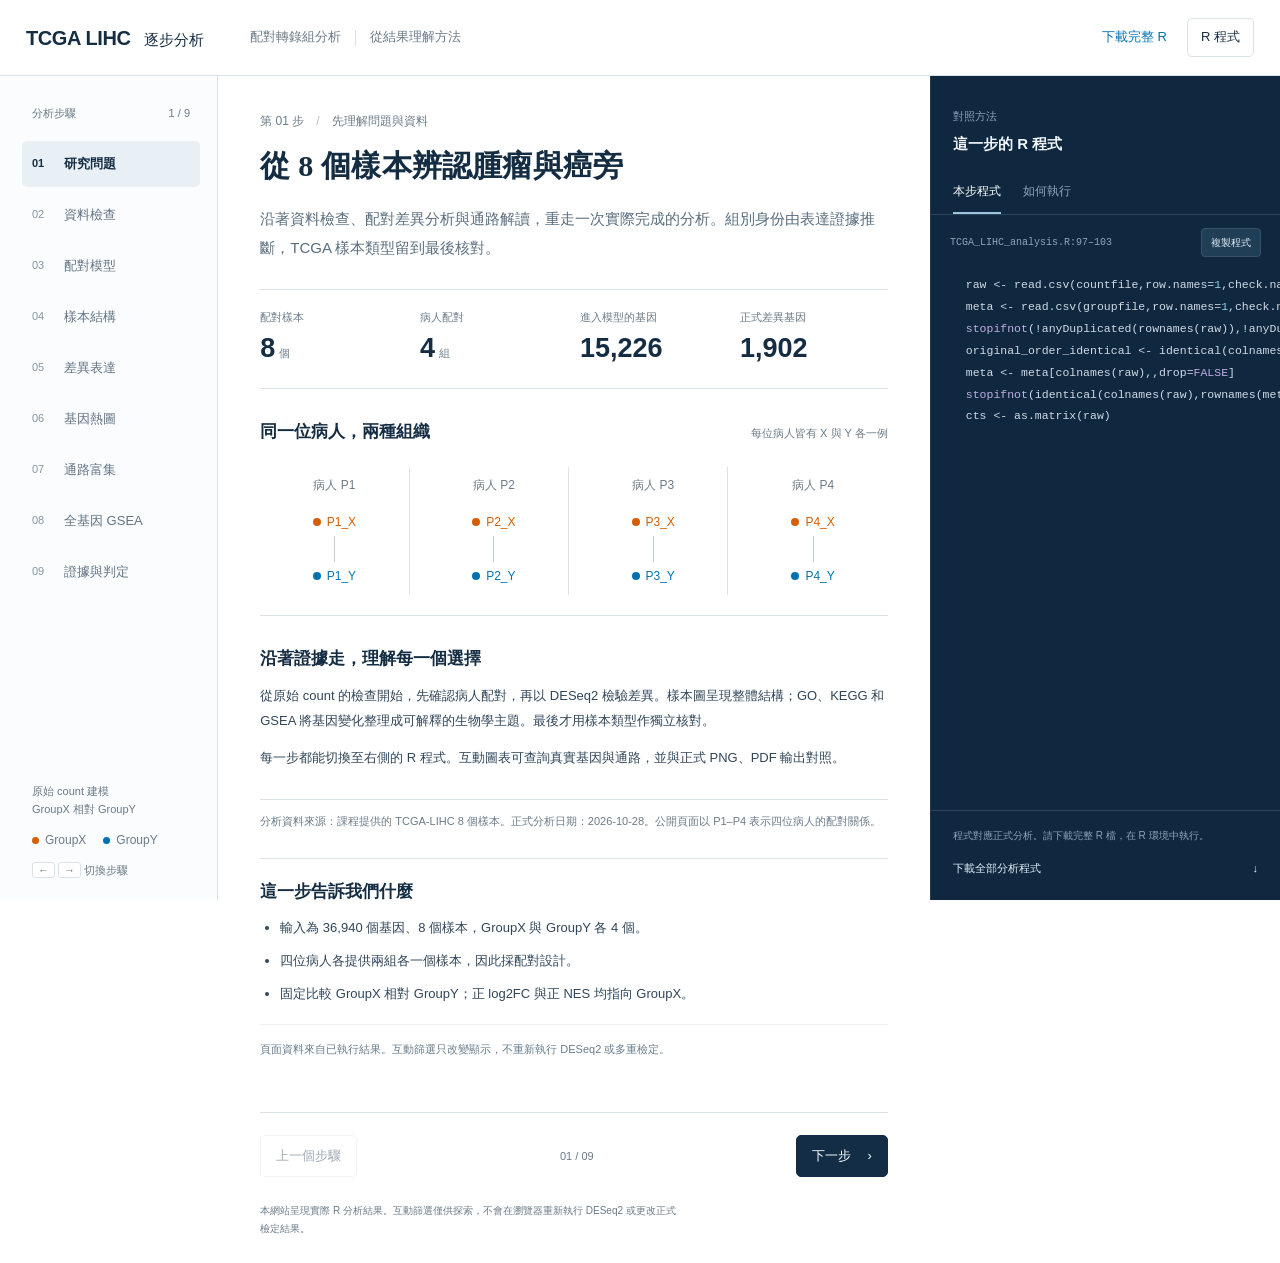
==== tcga-lihc/index.html @ eafb1db1 "Add interactive paired TCGA-LIHC analysis walkthrough" ====
<!doctype html>
<html lang="zh-Hant">
<head>
  <meta charset="utf-8">
  <meta name="viewport" content="width=device-width, initial-scale=1">
  <meta name="description" content="從資料檢查、配對 DESeq2 到 GO、KEGG 與 GSEA，逐步探索 TCGA LIHC 真實轉錄組分析結果，並對照 R 程式。">
  <meta name="theme-color" content="#132d46">
  <title>TCGA LIHC 逐步分析</title>
  <link rel="stylesheet" href="styles.css">
  <script defer src="app-data.js"></script>
  <script defer src="app.js"></script>
</head>
<body>
  <a class="skip" href="#main">跳至分析內容</a>
  <header class="masthead">
    <a class="brand" href="#overview"><strong>TCGA LIHC</strong><span>逐步分析</span></a>
    <div class="masthead-context">配對轉錄組分析<span class="context-divider"></span><span class="desktop-detail">從結果理解方法</span></div>
    <div class="header-actions"><a class="download-link" href="TCGA_LIHC_analysis.R" download>下載完整 R</a><button class="code-toggle" id="code-toggle" aria-controls="code-panel" aria-expanded="true">R 程式</button></div>
  </header>
  <div class="workspace" id="workspace">
    <aside class="journey">
      <div class="journey-heading"><span>分析步驟</span><span id="step-count">1 / 9</span></div>
      <nav aria-label="分析階段" id="step-nav"></nav>
      <div class="journey-bottom"><p>原始 count 建模<br>GroupX 相對 GroupY</p><div class="group-key"><span class="key-x">GroupX</span><span class="key-y">GroupY</span></div><p class="keyboard-note"><kbd>←</kbd> <kbd>→</kbd> 切換步驟</p></div>
    </aside>
    <main id="main" tabindex="-1">
      <div class="step-topline"><span id="step-number">第 01 步</span><span id="step-topic">研究問題</span></div>
      <article id="step-content" aria-live="polite"><h1>載入分析資料</h1><p>正在讀取已完成的 R 分析結果。</p></article>
      <div class="step-navigation"><button id="previous" class="button button-secondary">上一個步驟</button><span id="navigation-label"></span><button id="next" class="button">下一個步驟 <span aria-hidden="true">›</span></button></div>
      <footer class="page-footer">本網站呈現實際 R 分析結果。互動篩選僅供探索，不會在瀏覽器重新執行 DESeq2 或更改正式檢定結果。</footer>
    </main>
    <aside class="code-panel" id="code-panel" aria-label="對應 R 程式">
      <div class="code-heading"><div><span>對照方法</span><h2>這一步的 R 程式</h2></div><button class="code-close" id="code-close" aria-label="關閉 R 程式面板">×</button></div>
      <div class="code-tabs" role="tablist" aria-label="程式內容"><button id="code-tab" role="tab" aria-selected="true">本步程式</button><button id="run-tab" role="tab" aria-selected="false">如何執行</button></div>
      <div class="code-tools"><span id="code-source">R</span><button id="copy-code">複製程式</button></div>
      <pre id="code-pre" tabindex="0"><code id="code-text"></code></pre>
      <div class="code-bottom"><p id="code-note">程式對應正式分析。請下載完整 R 檔，在 R 環境中執行。</p><a href="TCGA_LIHC_analysis.R" download>下載全部分析程式 <span aria-hidden="true">↓</span></a></div>
    </aside>
  </div>
  <div id="chart-tooltip" class="tooltip" role="tooltip" hidden></div>
  <div id="toast" class="toast" role="status" aria-live="polite"></div>
  <dialog id="lightbox" class="lightbox"><div class="lightbox-heading"><h2 id="lightbox-title"></h2><a id="lightbox-pdf" target="_blank" rel="noopener">開啟 PDF</a><button id="close-lightbox" aria-label="關閉圖片">×</button></div><div class="lightbox-image"><img id="lightbox-img" alt=""></div></dialog>
  <noscript><div class="noscript">請啟用 JavaScript 以使用互動圖表。所有原始圖表和 R 程式亦可直接從網站檔案取得。</div></noscript>
</body>
</html>
---- tcga-lihc/styles.css ----
:root{--ink:#152d43;--text:#30465a;--muted:#6b7b88;--line:#dce3e8;--paper:#fff;--ground:#f4f7f9;--navy:#132d46;--x:#d55e00;--y:#0072b2;--font:"Noto Sans TC","PingFang TC","Microsoft JhengHei",Arial,sans-serif;--mono:"Cascadia Code","SFMono-Regular",Consolas,monospace}
*{box-sizing:border-box}html{scroll-padding-top:100px}body{margin:0;background:var(--paper);color:var(--text);font:15px/1.7 var(--font);-webkit-font-smoothing:antialiased}button,input,select{font:inherit}button,a,input,select{touch-action:manipulation}button{cursor:pointer}button:disabled{cursor:default;opacity:.4}a{color:var(--y);text-underline-offset:3px}button:focus-visible,a:focus-visible,input:focus-visible,select:focus-visible,pre:focus-visible,svg [tabindex]:focus-visible{outline:3px solid #59a5ce;outline-offset:3px}button{color:var(--ink)}.skip{position:fixed;top:-60px;left:12px;background:#fff;padding:12px;z-index:100}.skip:focus{top:8px}.masthead{height:76px;display:flex;align-items:center;gap:34px;padding:0 26px;border-bottom:1px solid var(--line);background:#fff;position:sticky;top:0;z-index:30}.brand{text-decoration:none;color:var(--ink);display:flex;gap:13px;align-items:baseline;white-space:nowrap;min-width:190px}.brand strong{font-size:20px;letter-spacing:-.4px}.brand span{font-size:15px}.masthead-context{font-size:13px;color:var(--muted);display:flex;align-items:center;gap:14px;flex:1}.context-divider{height:16px;border-left:1px solid var(--line)}.header-actions{display:flex;align-items:center;gap:20px}.download-link{text-decoration:none;font-size:13px;white-space:nowrap}.code-toggle{border:1px solid var(--line);border-radius:5px;padding:7px 13px;background:#fff;font-size:13px;white-space:nowrap}.workspace{display:grid;grid-template-columns:218px minmax(460px,1fr) 350px;max-width:1920px;margin:auto;min-height:calc(100vh - 76px)}.journey{position:sticky;top:76px;height:calc(100vh - 76px);border-right:1px solid var(--line);padding:28px 17px 20px 22px;display:flex;flex-direction:column;overflow:auto;background:#fafcfd}.journey-heading{display:flex;justify-content:space-between;color:var(--muted);font-size:11px;margin:0 10px 18px}.journey nav{display:flex;flex-direction:column;gap:5px}.step-link{display:flex;gap:13px;align-items:center;padding:11px 10px;text-decoration:none;color:#637485;font-size:13px;border-radius:5px;min-height:46px}.step-link .step-index{font-variant-numeric:tabular-nums;color:#8696a3;font-size:11px;min-width:19px}.step-link.active{background:#e9f0f5;color:var(--ink);font-weight:700}.step-link.active .step-index{color:var(--ink)}.step-link:hover{background:#eef3f6}.step-link .step-done{margin-left:auto;color:#7a8a97;font-size:11px}.journey-bottom{margin-top:auto;padding:28px 10px 0;font-size:11px;color:var(--muted)}.group-key{display:flex;gap:17px;font-size:12px}.key-x:before,.key-y:before{content:"";width:7px;height:7px;border-radius:50%;display:inline-block;margin-right:6px;background:var(--x)}.key-y:before{background:var(--y)}.keyboard-note{margin-bottom:0}kbd{border:1px solid var(--line);border-radius:3px;background:#fff;padding:1px 5px;font:11px var(--font)}main{padding:35px clamp(24px,3.3vw,60px) 25px;min-width:0;outline:none}.step-topline{display:flex;gap:12px;align-items:center;color:var(--muted);font-size:12px;margin-bottom:14px}.step-topline span:first-child{font-variant-numeric:tabular-nums}.step-topline span+span:before{content:"/";margin-right:12px;color:#b5bfc6}h1{color:var(--ink);font-family:"Noto Serif TC","Source Han Serif TC","Songti TC","PMingLiU",serif;font-weight:700;font-size:clamp(27px,2.35vw,37px);line-height:1.45;letter-spacing:.2px;margin:0 0 16px;text-wrap:pretty}h2{font-size:17px;color:var(--ink);margin:0 0 12px;line-height:1.5}h3{font-size:14px;color:var(--ink);margin:0 0 8px}.intro{font-size:15px;line-height:1.9;max-width:75ch;margin:0 0 24px;color:#596e7e}.provenance{font-size:11px;color:var(--muted);border-top:1px solid var(--line);padding-top:12px;margin-top:28px}.facts{display:grid;grid-template-columns:repeat(4,1fr);border-top:1px solid var(--line);border-bottom:1px solid var(--line);padding:18px 0;margin:27px 0;gap:12px}.fact span{font-size:11px;color:var(--muted);display:block}.fact strong{font:600 27px/1.6 var(--font);color:var(--ink);font-variant-numeric:tabular-nums}.fact small{font-size:11px;font-weight:400;margin-left:4px;color:var(--muted)}.section{margin-top:30px}.section-head{display:flex;justify-content:space-between;align-items:baseline;gap:10px;margin-bottom:15px}.section-head h2{margin:0}.section-head small{color:var(--muted);font-size:11px}.paired-grid{display:grid;grid-template-columns:repeat(4,1fr);gap:10px;border-bottom:1px solid var(--line);padding:8px 0 20px}.pair-column{text-align:center;border-right:1px solid var(--line);padding:8px 0}.pair-column:last-child{border:0}.pair-name{font-size:12px;color:var(--muted);margin-bottom:16px}.pair-sample{display:flex;align-items:center;justify-content:center;gap:6px;font-size:12px;color:var(--x)}.pair-sample.y{color:var(--y)}.pair-sample i{width:8px;height:8px;background:currentColor;border-radius:50%}.pair-connector{height:26px;border-left:1px solid #c3cdd5;width:0;margin:4px auto}.result-reading{margin-top:27px;padding-top:20px;border-top:1px solid var(--line)}.findings{padding-left:20px;margin:0;line-height:1.9;font-size:13px}.findings li+li{margin-top:8px}.step-navigation{margin-top:38px;padding-top:22px;border-top:1px solid var(--line);display:flex;justify-content:space-between;align-items:center;gap:12px}.button{border:1px solid var(--navy);border-radius:5px;background:var(--navy);color:#fff;padding:9px 15px;font-size:13px;min-height:42px;text-decoration:none;display:inline-flex;align-items:center;justify-content:center;gap:16px;white-space:nowrap}.button:hover{background:#204563}.button-secondary{background:#fff;color:var(--navy);border-color:var(--line)}.button-secondary:hover{background:var(--ground)}#navigation-label{font-size:11px;color:var(--muted)}.page-footer{font-size:10px;color:var(--muted);line-height:1.8;margin-top:25px;max-width:75ch}.code-panel{background:#10283f;color:#cfdae3;position:sticky;top:76px;height:calc(100vh - 76px);display:flex;flex-direction:column;min-width:0;border-left:1px solid #203c53}.code-heading{padding:26px 22px 18px;display:flex;justify-content:space-between;align-items:flex-start}.code-heading span{font-size:11px;color:#87a3bb}.code-heading h2{color:#eef5fb;font-size:15px;margin:5px 0 0}.code-close{display:none;background:none;border:0;color:#d5e1ea;font-size:26px;line-height:1}.code-tabs{display:flex;gap:22px;padding:0 22px;border-bottom:1px solid #2c455b}.code-tabs button{background:none;border:0;border-bottom:2px solid transparent;color:#8ca5b9;font-size:12px;padding:8px 0 11px}.code-tabs button[aria-selected=true]{color:#fff;border-bottom-color:#99c5dd}.code-tools{display:flex;justify-content:space-between;gap:8px;padding:13px 19px 4px;align-items:center}.code-tools span{color:#8aa5bb;font:10px var(--mono);overflow:hidden;text-overflow:ellipsis;white-space:nowrap}.code-tools button{background:#213e57;color:#e0edf4;border:1px solid #365268;border-radius:4px;padding:5px 9px;font-size:10px;white-space:nowrap}#code-pre{margin:0;padding:13px 21px 25px;overflow:auto;flex:1;font:11.5px/1.9 var(--mono);tab-size:2;white-space:pre-wrap;overflow-wrap:anywhere;color:#cfdae5}#code-text{font:inherit}.r-comment{color:#86a08e}.r-string{color:#f1c894}.r-number{color:#8bd1e3}.r-keyword{color:#c0ade2}.code-bottom{border-top:1px solid #2d4559;padding:16px 22px 22px;flex-shrink:0}.code-bottom p{font-size:10px;color:#8ba4b8;margin:0 0 14px;line-height:1.8}.code-bottom a{display:flex;justify-content:space-between;color:#deedf7;text-decoration:none;font-size:11px}.codes-hidden{grid-template-columns:218px minmax(460px,1fr)}.codes-hidden .code-panel{display:none}.controls{display:flex;flex-wrap:wrap;gap:12px;align-items:center;margin:17px 0}.controls label{font-size:11px;color:var(--muted);display:flex;gap:7px;align-items:center}input[type=search],select{border:1px solid #d2dce4;border-radius:5px;background:#fff;padding:8px 10px;min-height:38px;color:var(--ink);max-width:100%}input[type=search]{min-width:160px;width:100%;font-size:12px}select{font-size:12px}.search-wrap{position:relative;flex:1;min-width:160px}.suggestions{position:absolute;top:calc(100% + 3px);left:0;right:0;z-index:10;background:#fff;border:1px solid var(--line);box-shadow:0 4px 15px #10283f12;max-height:220px;overflow:auto}.suggestions button{display:block;text-align:left;border:0;background:#fff;width:100%;padding:7px 12px;font-size:12px}.suggestions button:hover{background:var(--ground)}.segmented{display:inline-flex;border:1px solid #d2dce4;border-radius:5px;overflow:hidden;background:#fff;flex-shrink:0}.segmented button{background:none;border:0;padding:7px 11px;min-height:36px;font-size:11px}.segmented button+button{border-left:1px solid #d2dce4}.segmented button[aria-pressed=true]{background:var(--navy);color:#fff}.segmented button.x[aria-pressed=true]{background:var(--x)}.segmented button.y[aria-pressed=true]{background:var(--y)}.plot-shell{border:1px solid var(--line);border-radius:6px;background:#fff;position:relative;overflow:hidden}.plot-heading{display:flex;gap:10px;align-items:center;justify-content:space-between;padding:13px 17px;border-bottom:1px solid #edf1f4}.plot-heading h3{font-size:12px;margin:0}.plot-heading small{font-size:10px;color:var(--muted)}.plot-hint{font-size:10px;color:var(--muted);margin:9px 0 0}.plot-shell canvas{width:100%;height:370px;display:block;touch-action:pan-y}.plot-shell svg{display:block;width:100%;height:auto}.plot-svg-scroll{overflow:auto}.plot-legend{display:flex;flex-wrap:wrap;gap:16px;padding:10px 16px;border-top:1px solid #edf1f4;font-size:11px}.plot-legend strong{font-variant-numeric:tabular-nums}.x-text{color:var(--x)}.y-text{color:var(--y)}.plot-legend .neutral{color:#84929c}.sliders{display:grid;grid-template-columns:1fr 1fr;gap:22px;background:var(--ground);padding:15px 17px;border-bottom:1px solid var(--line)}.slider-top{display:flex;justify-content:space-between;font-size:11px;gap:8px}.slider-top output{font-variant-numeric:tabular-nums;color:var(--ink);font-weight:600}.sliders input{width:100%;accent-color:var(--navy);height:18px;margin:8px 0 0}.exploration-note{font-size:11px;color:var(--muted);line-height:1.8;margin:9px 0 16px}.exploration-note strong{color:var(--ink)}.gene-inspector{padding:17px 0;border-bottom:1px solid var(--line);display:grid;grid-template-columns:1.2fr 1fr 1fr;gap:13px;align-items:center}.gene-inspector strong.gene-name{font-size:23px;color:var(--ink);letter-spacing:-.5px}.gene-inspector small{font-size:10px;display:block;color:var(--muted)}.gene-inspector .number{font-size:15px;font-variant-numeric:tabular-nums}.gene-inspector .gene-subtitle{font-size:10px;color:var(--muted)}.tooltip{position:fixed;z-index:80;pointer-events:none;background:#153148;color:white;border-radius:5px;padding:10px 13px;box-shadow:0 3px 12px #132d4620;font-size:11px;line-height:1.8;max-width:280px}.tooltip strong{font-size:12px;display:block}.tooltip .tt-muted{color:#c2d5e3}.patient-buttons{display:flex;gap:5px;flex-wrap:wrap}.patient-buttons button{border:1px solid var(--line);background:#fff;border-radius:4px;padding:4px 9px;font-size:11px;min-height:36px}.patient-buttons button[aria-pressed=true]{background:var(--navy);border-color:var(--navy);color:#fff}.sample-readout{font-size:12px;background:var(--ground);padding:13px 16px;min-height:44px}.heat-legend{display:flex;align-items:center;gap:7px;font-size:10px;color:var(--muted);margin:12px 0}.heat-legend i{height:12px;width:24px;background:#0072b2;display:inline-block}.heat-legend .z0{background:#f7f9fa}.heat-legend .zplus{background:#d55e00}.table-scroll{overflow:auto;border-top:1px solid var(--line);border-bottom:1px solid var(--line);max-height:480px}table{width:100%;border-collapse:collapse;font-size:11px;text-align:left}th{background:#f2f6f8;color:#617585;font-size:10px;font-weight:600;padding:10px 12px;position:sticky;top:0;z-index:1;white-space:nowrap}td{padding:10px 12px;border-top:1px solid #edf1f4;vertical-align:top}td.numeric,th.numeric{text-align:right;font-variant-numeric:tabular-nums;white-space:nowrap}td.term-name{min-width:200px;max-width:380px;line-height:1.6}td small{display:block;color:#82919d;font-size:9px;margin-top:2px}.table-row-button{font-size:11px;border:0;background:none;padding:0;color:var(--y);text-align:left;text-decoration:underline;text-underline-offset:3px}.table-footer{display:flex;justify-content:space-between;align-items:center;margin-top:11px;gap:10px;font-size:10px;color:var(--muted)}.table-footer button{border:1px solid var(--line);border-radius:4px;padding:4px 9px;min-height:32px;background:#fff;font-size:10px}.table-footer .pager{display:flex;align-items:center;gap:8px}.term-bars{margin:20px 0 24px;display:grid;gap:12px}.term-bar{display:grid;grid-template-columns:minmax(130px,47%) 1fr 55px;gap:11px;align-items:center;font-size:10px;line-height:1.5}.term-bar-label{color:#4c6376;overflow-wrap:anywhere}.term-bar-label small{font-size:9px;color:#8997a2;display:block}.term-bar-track{height:9px;background:#eff3f6;position:relative}.term-bar-track i{height:100%;display:block;min-width:2px;background:var(--x);border-radius:0 2px 2px 0}.term-bar .bar-value{text-align:right;font-variant-numeric:tabular-nums;color:var(--muted)}.bar-axis-note{font-size:10px;color:var(--muted);text-align:right;margin:-13px 0 18px}.status-line{display:flex;justify-content:space-between;font-size:11px;color:var(--muted);margin:13px 0}.originals{display:flex;flex-wrap:wrap;gap:8px;margin-top:12px}.figure-button{display:inline-flex;align-items:center;gap:13px;background:#fff;border:1px solid var(--line);border-radius:5px;padding:8px 11px;font-size:11px;color:#526b7e;text-align:left;min-height:38px}.figure-button:hover{background:var(--ground);border-color:#b8c9d6}.figure-button span{font-size:13px;color:#889aa9}.figure-section{margin-top:24px}.figure-section h3{font-size:12px;font-weight:500;color:var(--muted)}.image-preview{width:100%;border:1px solid var(--line);background:#fff;padding:0;display:block;cursor:zoom-in;border-radius:5px;overflow:hidden}.image-preview img{display:block;width:100%;height:auto;max-height:310px;object-fit:contain}.curve-grid{display:grid;grid-template-columns:1fr;gap:15px;margin-top:22px}.curve-caption{font-size:11px;color:var(--muted);margin-top:7px}.retention-track{display:flex;height:18px;margin:20px 0 13px;overflow:hidden;border-radius:3px}.retention-track i{display:block}.retention-labels{display:grid;gap:8px;font-size:11px}.retention-labels div{display:flex;align-items:center;gap:9px}.retention-labels i{width:8px;height:8px;background:#7a8fa0}.retention-labels strong{margin-left:auto;font-variant-numeric:tabular-nums}.check-table td:first-child{color:var(--ink);width:29%}.check-table .check-result{color:#386851}.design-formula{font:20px/1.7 var(--mono);color:var(--ink);background:var(--ground);padding:21px 24px;margin:21px 0 9px;border-radius:5px;overflow:auto;white-space:nowrap}.paired-table td{text-align:center}.paired-table th{text-align:center}.paired-table td:first-child{font-weight:600;color:var(--ink)}.inline-code{font:12px var(--mono);background:#eef3f6;padding:2px 5px;border-radius:3px}.evidence-split{display:grid;grid-template-columns:1fr 1fr;gap:25px;padding:23px 0;border-top:1px solid var(--line);border-bottom:1px solid var(--line);margin:25px 0}.evidence-split h2{font-size:17px}.evidence-split p{font-size:12px;color:#5d7282;line-height:1.9;margin:8px 0}.evidence-split .direction-label{font-size:11px}.evidence-text{font-size:13px;line-height:1.9}.source-list{padding-left:18px;font-size:11px;line-height:1.8;overflow-wrap:anywhere}.source-list li+li{margin-top:7px}.source-list a{color:#496e89}.empty-state{padding:28px 16px;background:var(--ground);color:var(--muted);font-size:13px;text-align:center}.error-state{padding:25px;border:1px solid #ddc7ba;background:#fcf8f5}.toast{position:fixed;bottom:25px;left:50%;transform:translate(-50%,20px);opacity:0;transition:opacity .15s,transform .15s;background:var(--navy);color:#fff;border-radius:5px;padding:10px 18px;font-size:12px;z-index:100;pointer-events:none}.toast.visible{opacity:1;transform:translate(-50%,0)}.lightbox{border:0;border-radius:7px;padding:0;max-width:min(1100px,95vw);width:95vw;max-height:94vh;background:#f8fafc}.lightbox::backdrop{background:#0c243dda}.lightbox-heading{padding:13px 20px;background:#fff;border-bottom:1px solid var(--line);display:flex;align-items:center;gap:15px}.lightbox-heading h2{margin:0;flex:1;font-size:13px}.lightbox-heading a{font-size:11px;white-space:nowrap}.lightbox-heading button{border:0;background:none;font-size:26px;min-width:38px;min-height:38px}.lightbox-image{max-height:calc(94vh - 68px);overflow:auto;padding:15px}.lightbox img{display:block;width:100%;height:auto}.noscript{position:fixed;inset:85px 20px auto;padding:25px;border:1px solid #c58b6c;background:#fff;z-index:100}
@media(min-width:1700px){.workspace{grid-template-columns:240px minmax(600px,1fr) 405px}.codes-hidden{grid-template-columns:240px minmax(600px,1fr)}.code-panel pre#code-pre{font-size:12.5px}.curve-grid{grid-template-columns:1fr 1fr}}
@media(max-width:1250px){.workspace{grid-template-columns:185px minmax(400px,1fr) 305px}.codes-hidden{grid-template-columns:185px minmax(400px,1fr)}main{padding-left:25px;padding-right:25px}.journey{padding-left:12px;padding-right:10px}.brand{min-width:160px}.masthead{gap:18px}.masthead-context{font-size:11px}.desktop-detail{display:none}.code-heading,.code-bottom{padding-left:17px;padding-right:17px}#code-pre{padding-left:17px;padding-right:17px;font-size:10.5px}.facts{grid-template-columns:repeat(2,1fr);row-gap:15px}.fact strong{font-size:25px}.term-bar{grid-template-columns:45% 1fr 45px}}
@media(max-width:1080px){.workspace,.codes-hidden{grid-template-columns:190px minmax(0,1fr)}.code-panel{display:none}.code-panel.mobile-open{display:flex;position:fixed;left:auto;right:0;top:76px;width:min(470px,100%);height:calc(100dvh - 76px);z-index:50;box-shadow:-15px 0 40px #10283f25}.code-close{display:block}main{padding:30px 32px}.facts{grid-template-columns:repeat(4,1fr)}.fact strong{font-size:24px}.plot-shell canvas{height:390px}.code-panel pre#code-pre{font-size:12px}.desktop-detail{display:inline}}
@media(max-width:700px){.masthead{height:66px;padding:0 17px;gap:8px}.brand{min-width:0;gap:8px}.brand strong{font-size:17px}.brand span{font-size:12px}.masthead-context{display:none}.header-actions{margin-left:auto;gap:11px}.download-link{font-size:11px}.code-toggle{font-size:11px;padding:5px 9px}.workspace,.codes-hidden{display:block}.journey{position:sticky;top:66px;height:auto;padding:0;border-right:0;border-bottom:1px solid var(--line);z-index:25;background:#fafcfd;display:block;overflow:visible}.journey-heading,.journey-bottom{display:none}.journey nav{flex-direction:row;overflow:auto;gap:0;padding:0 10px;scrollbar-width:thin}.step-link{flex-shrink:0;gap:6px;padding:11px 12px;min-height:48px;border-radius:0;font-size:11px;border-bottom:2px solid transparent;white-space:nowrap}.step-link .step-index{font-size:10px;min-width:12px}.step-link.active{border-bottom-color:var(--navy);background:#edf3f7}.step-link .step-done{display:none}main{padding:24px 19px}.step-topline{font-size:10px;margin-bottom:11px}h1{font-size:28px}.intro{font-size:13px;line-height:1.9;margin-bottom:21px}.facts{grid-template-columns:repeat(2,1fr);gap:14px;padding:14px 0}.fact strong{font-size:25px}.fact span{font-size:10px}.paired-grid{gap:0}.pair-name{font-size:10px}.pair-sample{font-size:10px;gap:4px}.section-head{align-items:center}.section-head small{font-size:9px}h2{font-size:16px}.controls{gap:9px}.controls label{font-size:10px}.plot-heading{padding:10px 12px;gap:5px}.plot-heading h3{font-size:11px}.plot-heading small{font-size:9px}.plot-shell canvas{height:330px}.sliders{gap:15px;padding:11px 12px}.slider-top{font-size:10px}.plot-legend{gap:12px;font-size:10px;padding:9px 12px}.gene-inspector{grid-template-columns:1fr 1fr 1fr;gap:9px}.gene-inspector strong.gene-name{font-size:20px}.gene-inspector .number{font-size:13px}.gene-inspector small,.gene-inspector .gene-subtitle{font-size:9px}.findings{font-size:12px;line-height:1.9;padding-left:18px}.step-navigation{margin-top:30px;gap:8px}.step-navigation .button{font-size:11px;padding:8px 11px;min-height:40px}#navigation-label{font-size:9px}.page-footer{font-size:9px}.code-panel.mobile-open{top:66px;height:calc(100dvh - 66px);width:100%}.code-heading{padding-top:20px}.code-heading h2{font-size:16px}.code-tabs button{padding-top:11px;min-height:44px}.code-tools button{font-size:11px;min-height:36px}.code-tools span{font-size:10px}.segmented button{font-size:10px;padding:7px 10px;min-height:38px}.evidence-split{gap:18px}.evidence-split h2{font-size:15px}.evidence-split p{font-size:11px}.term-bar{grid-template-columns:48% 1fr 47px;gap:8px;font-size:9px}.term-bar-label small{font-size:8px}.table-scroll{max-height:440px}td,th{padding:9px 10px}.status-line{font-size:10px;gap:10px}.figure-button{font-size:10px;padding:8px 10px;min-height:42px}.lightbox{width:98vw;max-width:98vw}.lightbox-heading{padding:9px 12px;gap:10px}.lightbox-heading h2{font-size:11px}.lightbox-image{padding:6px}.lightbox-image img{min-width:650px}.design-formula{font-size:17px;padding:16px}.source-list{font-size:10px}.check-table td:first-child{width:31%}.table-footer{font-size:9px}.table-footer button{min-height:38px}.curve-grid{margin-top:17px}.keyboard-note{display:none}}
@media(prefers-reduced-motion:reduce){*,*::before,*::after{animation:none!important;transition:none!important;scroll-behavior:auto!important}}
@media print{.masthead,.journey,.code-panel,.step-navigation,.page-footer{display:none!important}.workspace{display:block}main{padding:0}body{font-size:12pt}.plot-shell{break-inside:avoid}a{color:#000}.lightbox{display:none}}
/* Reading details and code retain their natural line structure. */
#code-pre{white-space:pre;overflow-wrap:normal}
.method-note{font-size:11px;line-height:1.9;color:#687e8e;margin:18px 0 0;padding:14px 0;border-top:1px solid #edf1f4}
.gene-function{border-bottom:1px solid var(--line);padding:14px 0;font-size:12px}
.gene-function summary{cursor:pointer;color:var(--ink);line-height:1.7}
.gene-function summary strong{display:inline-block;min-width:68px;margin-left:5px}
.gene-function summary span{font-size:11px;color:var(--muted)}
.gene-function p{font-size:12px;line-height:1.9;padding-left:23px;margin:10px 0 1px}
@media(max-width:700px){.method-note{font-size:10px}.gene-function summary strong{min-width:56px}.gene-function summary span{font-size:10px}}
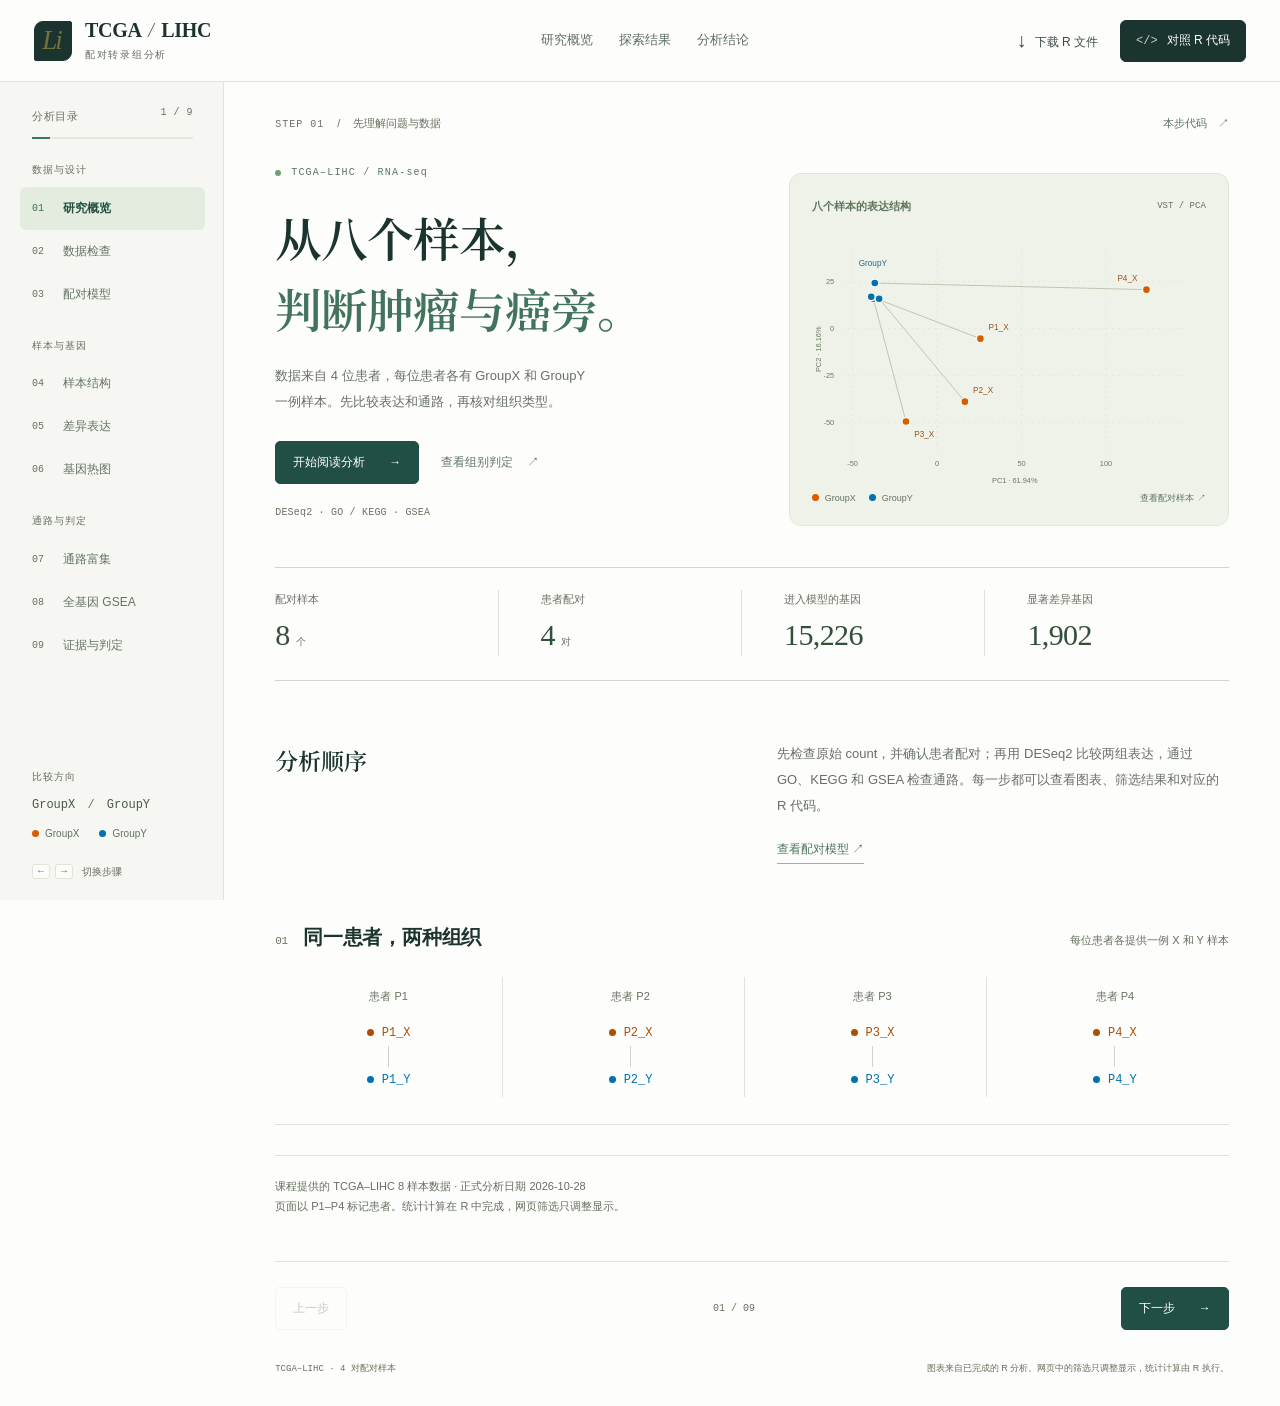
==== commit 57e2b653: "Redesign TCGA-LIHC reader in simplified Chinese" ====
--- a/tcga-lihc/index.html
+++ b/tcga-lihc/index.html
@@ -1,45 +1,49 @@
-<!doctype html>
-<html lang="zh-Hant">
-<head>
-  <meta charset="utf-8">
-  <meta name="viewport" content="width=device-width, initial-scale=1">
-  <meta name="description" content="從資料檢查、配對 DESeq2 到 GO、KEGG 與 GSEA，逐步探索 TCGA LIHC 真實轉錄組分析結果，並對照 R 程式。">
-  <meta name="theme-color" content="#132d46">
-  <title>TCGA LIHC 逐步分析</title>
-  <link rel="stylesheet" href="styles.css">
-  <script defer src="app-data.js"></script>
-  <script defer src="app.js"></script>
-</head>
-<body>
-  <a class="skip" href="#main">跳至分析內容</a>
-  <header class="masthead">
-    <a class="brand" href="#overview"><strong>TCGA LIHC</strong><span>逐步分析</span></a>
-    <div class="masthead-context">配對轉錄組分析<span class="context-divider"></span><span class="desktop-detail">從結果理解方法</span></div>
-    <div class="header-actions"><a class="download-link" href="TCGA_LIHC_analysis.R" download>下載完整 R</a><button class="code-toggle" id="code-toggle" aria-controls="code-panel" aria-expanded="true">R 程式</button></div>
-  </header>
-  <div class="workspace" id="workspace">
-    <aside class="journey">
-      <div class="journey-heading"><span>分析步驟</span><span id="step-count">1 / 9</span></div>
-      <nav aria-label="分析階段" id="step-nav"></nav>
-      <div class="journey-bottom"><p>原始 count 建模<br>GroupX 相對 GroupY</p><div class="group-key"><span class="key-x">GroupX</span><span class="key-y">GroupY</span></div><p class="keyboard-note"><kbd>←</kbd> <kbd>→</kbd> 切換步驟</p></div>
-    </aside>
-    <main id="main" tabindex="-1">
-      <div class="step-topline"><span id="step-number">第 01 步</span><span id="step-topic">研究問題</span></div>
-      <article id="step-content" aria-live="polite"><h1>載入分析資料</h1><p>正在讀取已完成的 R 分析結果。</p></article>
-      <div class="step-navigation"><button id="previous" class="button button-secondary">上一個步驟</button><span id="navigation-label"></span><button id="next" class="button">下一個步驟 <span aria-hidden="true">›</span></button></div>
-      <footer class="page-footer">本網站呈現實際 R 分析結果。互動篩選僅供探索，不會在瀏覽器重新執行 DESeq2 或更改正式檢定結果。</footer>
-    </main>
-    <aside class="code-panel" id="code-panel" aria-label="對應 R 程式">
-      <div class="code-heading"><div><span>對照方法</span><h2>這一步的 R 程式</h2></div><button class="code-close" id="code-close" aria-label="關閉 R 程式面板">×</button></div>
-      <div class="code-tabs" role="tablist" aria-label="程式內容"><button id="code-tab" role="tab" aria-selected="true">本步程式</button><button id="run-tab" role="tab" aria-selected="false">如何執行</button></div>
-      <div class="code-tools"><span id="code-source">R</span><button id="copy-code">複製程式</button></div>
-      <pre id="code-pre" tabindex="0"><code id="code-text"></code></pre>
-      <div class="code-bottom"><p id="code-note">程式對應正式分析。請下載完整 R 檔，在 R 環境中執行。</p><a href="TCGA_LIHC_analysis.R" download>下載全部分析程式 <span aria-hidden="true">↓</span></a></div>
-    </aside>
-  </div>
-  <div id="chart-tooltip" class="tooltip" role="tooltip" hidden></div>
-  <div id="toast" class="toast" role="status" aria-live="polite"></div>
-  <dialog id="lightbox" class="lightbox"><div class="lightbox-heading"><h2 id="lightbox-title"></h2><a id="lightbox-pdf" target="_blank" rel="noopener">開啟 PDF</a><button id="close-lightbox" aria-label="關閉圖片">×</button></div><div class="lightbox-image"><img id="lightbox-img" alt=""></div></dialog>
-  <noscript><div class="noscript">請啟用 JavaScript 以使用互動圖表。所有原始圖表和 R 程式亦可直接從網站檔案取得。</div></noscript>
-</body>
-</html>
+<!doctype html>
+<html lang="zh-CN">
+<head>
+  <meta charset="utf-8">
+  <meta name="viewport" content="width=device-width, initial-scale=1">
+  <meta name="description" content="TCGA–LIHC 配对转录组分析。逐步查看数据检查、DESeq2、GO、KEGG 和 GSEA 的实际结果与 R 代码。">
+  <meta name="theme-color" content="#f6f5f1">
+  <title>TCGA–LIHC · 配对转录组分析</title>
+  <link rel="stylesheet" href="styles.css?v=2">
+  <script defer src="app-data.js?v=2"></script>
+  <script defer src="copy-zh-cn.js?v=2"></script>
+  <script defer src="app.js?v=2"></script>
+</head>
+<body>
+  <a class="skip" href="#main">跳到正文</a>
+  <header class="masthead">
+    <a class="brand" href="#overview" aria-label="TCGA LIHC 研究概览"><span class="brand-symbol" aria-hidden="true">Li</span><span class="brand-word"><strong>TCGA <i>/</i> LIHC</strong><small>配对转录组分析</small></span></a>
+    <nav class="header-nav" aria-label="快捷导航"><a href="#overview">研究概览</a><a href="#differential">探索结果</a><a href="#interpretation">分析结论</a></nav>
+    <div class="header-actions"><a class="download-link" href="TCGA_LIHC_analysis.R" download><span aria-hidden="true">↓</span> 下载 R 文件</a><button class="code-toggle" id="code-toggle" aria-controls="code-panel" aria-expanded="false"><span class="code-symbol" aria-hidden="true">&lt;/&gt;</span> 对照 R 代码</button></div>
+  </header>
+  <div class="workspace codes-hidden" id="workspace">
+    <aside class="journey">
+      <div class="journey-heading"><span>分析目录</span><span id="step-count">1 / 9</span></div>
+      <div class="journey-progress" aria-hidden="true"><i id="journey-progress"></i></div>
+      <nav aria-label="分析步骤" id="step-nav"></nav>
+      <div class="journey-bottom"><span class="micro-label">比较方向</span><p>GroupX <span aria-hidden="true">/</span> GroupY</p><div class="group-key"><span class="key-x">GroupX</span><span class="key-y">GroupY</span></div><div class="keyboard-note"><kbd>←</kbd> <kbd>→</kbd><span>切换步骤</span></div></div>
+    </aside>
+    <main id="main" tabindex="-1">
+      <div class="step-topline"><div><span id="step-number">STEP 01</span><span id="step-topic">研究概览</span></div><button class="step-code-link" data-open-code>本步代码 <span aria-hidden="true">↗</span></button></div>
+      <article id="step-content" aria-live="polite"><h1>正在读取分析结果</h1><p>数据加载后，可以逐步查看图表和代码。</p></article>
+      <div class="step-navigation"><button id="previous" class="button button-secondary">上一步</button><span id="navigation-label"></span><button id="next" class="button">下一步 <span aria-hidden="true">→</span></button></div>
+      <footer class="page-footer"><span>TCGA–LIHC · 4 对配对样本</span><p>图表来自已完成的 R 分析。网页中的筛选只调整显示，统计计算由 R 执行。</p></footer>
+    </main>
+    <div id="code-backdrop" class="code-backdrop" hidden></div>
+    <aside class="code-panel" id="code-panel" role="dialog" aria-modal="true" aria-label="对应的 R 代码" aria-hidden="true">
+      <div class="code-heading"><div><span class="micro-label">方法与结果对照</span><h2 id="code-heading-title">本步 R 代码</h2></div><button class="code-close" id="code-close" aria-label="关闭代码面板">×</button></div>
+      <div class="code-tabs" role="tablist" aria-label="代码内容"><button id="code-tab" role="tab" aria-selected="true">本步代码</button><button id="run-tab" role="tab" aria-selected="false">运行说明</button></div>
+      <div class="code-filebar"><span class="file-mark" aria-hidden="true">R</span><span>TCGA_LIHC_analysis.R</span><span class="file-status">已执行</span></div>
+      <div class="code-tools"><span id="code-source">R</span><button id="copy-code">复制代码</button></div>
+      <pre id="code-pre" tabindex="0"><code id="code-text"></code></pre>
+      <div class="code-bottom"><p id="code-note">片段行号从 1 开始；上方标注它在完整 R 文件中的位置。</p><a href="TCGA_LIHC_analysis.R" download>下载完整 R 文件 <span aria-hidden="true">↓</span></a></div>
+    </aside>
+  </div>
+  <div id="chart-tooltip" class="tooltip" role="tooltip" hidden></div>
+  <div id="toast" class="toast" role="status" aria-live="polite"></div>
+  <dialog id="lightbox" class="lightbox"><div class="lightbox-heading"><h2 id="lightbox-title"></h2><a id="lightbox-pdf" target="_blank" rel="noopener">打开 PDF ↗</a><button id="close-lightbox" aria-label="关闭图片">×</button></div><div class="lightbox-image"><img id="lightbox-img" alt=""></div></dialog>
+  <noscript><div class="noscript">开启 JavaScript 后可以使用交互图表。R 文件仍可从页面顶部下载。</div></noscript>
+</body>
+</html>
--- a/tcga-lihc/styles.css
+++ b/tcga-lihc/styles.css
@@ -1,17 +1,38 @@
-:root{--ink:#152d43;--text:#30465a;--muted:#6b7b88;--line:#dce3e8;--paper:#fff;--ground:#f4f7f9;--navy:#132d46;--x:#d55e00;--y:#0072b2;--font:"Noto Sans TC","PingFang TC","Microsoft JhengHei",Arial,sans-serif;--mono:"Cascadia Code","SFMono-Regular",Consolas,monospace}
-*{box-sizing:border-box}html{scroll-padding-top:100px}body{margin:0;background:var(--paper);color:var(--text);font:15px/1.7 var(--font);-webkit-font-smoothing:antialiased}button,input,select{font:inherit}button,a,input,select{touch-action:manipulation}button{cursor:pointer}button:disabled{cursor:default;opacity:.4}a{color:var(--y);text-underline-offset:3px}button:focus-visible,a:focus-visible,input:focus-visible,select:focus-visible,pre:focus-visible,svg [tabindex]:focus-visible{outline:3px solid #59a5ce;outline-offset:3px}button{color:var(--ink)}.skip{position:fixed;top:-60px;left:12px;background:#fff;padding:12px;z-index:100}.skip:focus{top:8px}.masthead{height:76px;display:flex;align-items:center;gap:34px;padding:0 26px;border-bottom:1px solid var(--line);background:#fff;position:sticky;top:0;z-index:30}.brand{text-decoration:none;color:var(--ink);display:flex;gap:13px;align-items:baseline;white-space:nowrap;min-width:190px}.brand strong{font-size:20px;letter-spacing:-.4px}.brand span{font-size:15px}.masthead-context{font-size:13px;color:var(--muted);display:flex;align-items:center;gap:14px;flex:1}.context-divider{height:16px;border-left:1px solid var(--line)}.header-actions{display:flex;align-items:center;gap:20px}.download-link{text-decoration:none;font-size:13px;white-space:nowrap}.code-toggle{border:1px solid var(--line);border-radius:5px;padding:7px 13px;background:#fff;font-size:13px;white-space:nowrap}.workspace{display:grid;grid-template-columns:218px minmax(460px,1fr) 350px;max-width:1920px;margin:auto;min-height:calc(100vh - 76px)}.journey{position:sticky;top:76px;height:calc(100vh - 76px);border-right:1px solid var(--line);padding:28px 17px 20px 22px;display:flex;flex-direction:column;overflow:auto;background:#fafcfd}.journey-heading{display:flex;justify-content:space-between;color:var(--muted);font-size:11px;margin:0 10px 18px}.journey nav{display:flex;flex-direction:column;gap:5px}.step-link{display:flex;gap:13px;align-items:center;padding:11px 10px;text-decoration:none;color:#637485;font-size:13px;border-radius:5px;min-height:46px}.step-link .step-index{font-variant-numeric:tabular-nums;color:#8696a3;font-size:11px;min-width:19px}.step-link.active{background:#e9f0f5;color:var(--ink);font-weight:700}.step-link.active .step-index{color:var(--ink)}.step-link:hover{background:#eef3f6}.step-link .step-done{margin-left:auto;color:#7a8a97;font-size:11px}.journey-bottom{margin-top:auto;padding:28px 10px 0;font-size:11px;color:var(--muted)}.group-key{display:flex;gap:17px;font-size:12px}.key-x:before,.key-y:before{content:"";width:7px;height:7px;border-radius:50%;display:inline-block;margin-right:6px;background:var(--x)}.key-y:before{background:var(--y)}.keyboard-note{margin-bottom:0}kbd{border:1px solid var(--line);border-radius:3px;background:#fff;padding:1px 5px;font:11px var(--font)}main{padding:35px clamp(24px,3.3vw,60px) 25px;min-width:0;outline:none}.step-topline{display:flex;gap:12px;align-items:center;color:var(--muted);font-size:12px;margin-bottom:14px}.step-topline span:first-child{font-variant-numeric:tabular-nums}.step-topline span+span:before{content:"/";margin-right:12px;color:#b5bfc6}h1{color:var(--ink);font-family:"Noto Serif TC","Source Han Serif TC","Songti TC","PMingLiU",serif;font-weight:700;font-size:clamp(27px,2.35vw,37px);line-height:1.45;letter-spacing:.2px;margin:0 0 16px;text-wrap:pretty}h2{font-size:17px;color:var(--ink);margin:0 0 12px;line-height:1.5}h3{font-size:14px;color:var(--ink);margin:0 0 8px}.intro{font-size:15px;line-height:1.9;max-width:75ch;margin:0 0 24px;color:#596e7e}.provenance{font-size:11px;color:var(--muted);border-top:1px solid var(--line);padding-top:12px;margin-top:28px}.facts{display:grid;grid-template-columns:repeat(4,1fr);border-top:1px solid var(--line);border-bottom:1px solid var(--line);padding:18px 0;margin:27px 0;gap:12px}.fact span{font-size:11px;color:var(--muted);display:block}.fact strong{font:600 27px/1.6 var(--font);color:var(--ink);font-variant-numeric:tabular-nums}.fact small{font-size:11px;font-weight:400;margin-left:4px;color:var(--muted)}.section{margin-top:30px}.section-head{display:flex;justify-content:space-between;align-items:baseline;gap:10px;margin-bottom:15px}.section-head h2{margin:0}.section-head small{color:var(--muted);font-size:11px}.paired-grid{display:grid;grid-template-columns:repeat(4,1fr);gap:10px;border-bottom:1px solid var(--line);padding:8px 0 20px}.pair-column{text-align:center;border-right:1px solid var(--line);padding:8px 0}.pair-column:last-child{border:0}.pair-name{font-size:12px;color:var(--muted);margin-bottom:16px}.pair-sample{display:flex;align-items:center;justify-content:center;gap:6px;font-size:12px;color:var(--x)}.pair-sample.y{color:var(--y)}.pair-sample i{width:8px;height:8px;background:currentColor;border-radius:50%}.pair-connector{height:26px;border-left:1px solid #c3cdd5;width:0;margin:4px auto}.result-reading{margin-top:27px;padding-top:20px;border-top:1px solid var(--line)}.findings{padding-left:20px;margin:0;line-height:1.9;font-size:13px}.findings li+li{margin-top:8px}.step-navigation{margin-top:38px;padding-top:22px;border-top:1px solid var(--line);display:flex;justify-content:space-between;align-items:center;gap:12px}.button{border:1px solid var(--navy);border-radius:5px;background:var(--navy);color:#fff;padding:9px 15px;font-size:13px;min-height:42px;text-decoration:none;display:inline-flex;align-items:center;justify-content:center;gap:16px;white-space:nowrap}.button:hover{background:#204563}.button-secondary{background:#fff;color:var(--navy);border-color:var(--line)}.button-secondary:hover{background:var(--ground)}#navigation-label{font-size:11px;color:var(--muted)}.page-footer{font-size:10px;color:var(--muted);line-height:1.8;margin-top:25px;max-width:75ch}.code-panel{background:#10283f;color:#cfdae3;position:sticky;top:76px;height:calc(100vh - 76px);display:flex;flex-direction:column;min-width:0;border-left:1px solid #203c53}.code-heading{padding:26px 22px 18px;display:flex;justify-content:space-between;align-items:flex-start}.code-heading span{font-size:11px;color:#87a3bb}.code-heading h2{color:#eef5fb;font-size:15px;margin:5px 0 0}.code-close{display:none;background:none;border:0;color:#d5e1ea;font-size:26px;line-height:1}.code-tabs{display:flex;gap:22px;padding:0 22px;border-bottom:1px solid #2c455b}.code-tabs button{background:none;border:0;border-bottom:2px solid transparent;color:#8ca5b9;font-size:12px;padding:8px 0 11px}.code-tabs button[aria-selected=true]{color:#fff;border-bottom-color:#99c5dd}.code-tools{display:flex;justify-content:space-between;gap:8px;padding:13px 19px 4px;align-items:center}.code-tools span{color:#8aa5bb;font:10px var(--mono);overflow:hidden;text-overflow:ellipsis;white-space:nowrap}.code-tools button{background:#213e57;color:#e0edf4;border:1px solid #365268;border-radius:4px;padding:5px 9px;font-size:10px;white-space:nowrap}#code-pre{margin:0;padding:13px 21px 25px;overflow:auto;flex:1;font:11.5px/1.9 var(--mono);tab-size:2;white-space:pre-wrap;overflow-wrap:anywhere;color:#cfdae5}#code-text{font:inherit}.r-comment{color:#86a08e}.r-string{color:#f1c894}.r-number{color:#8bd1e3}.r-keyword{color:#c0ade2}.code-bottom{border-top:1px solid #2d4559;padding:16px 22px 22px;flex-shrink:0}.code-bottom p{font-size:10px;color:#8ba4b8;margin:0 0 14px;line-height:1.8}.code-bottom a{display:flex;justify-content:space-between;color:#deedf7;text-decoration:none;font-size:11px}.codes-hidden{grid-template-columns:218px minmax(460px,1fr)}.codes-hidden .code-panel{display:none}.controls{display:flex;flex-wrap:wrap;gap:12px;align-items:center;margin:17px 0}.controls label{font-size:11px;color:var(--muted);display:flex;gap:7px;align-items:center}input[type=search],select{border:1px solid #d2dce4;border-radius:5px;background:#fff;padding:8px 10px;min-height:38px;color:var(--ink);max-width:100%}input[type=search]{min-width:160px;width:100%;font-size:12px}select{font-size:12px}.search-wrap{position:relative;flex:1;min-width:160px}.suggestions{position:absolute;top:calc(100% + 3px);left:0;right:0;z-index:10;background:#fff;border:1px solid var(--line);box-shadow:0 4px 15px #10283f12;max-height:220px;overflow:auto}.suggestions button{display:block;text-align:left;border:0;background:#fff;width:100%;padding:7px 12px;font-size:12px}.suggestions button:hover{background:var(--ground)}.segmented{display:inline-flex;border:1px solid #d2dce4;border-radius:5px;overflow:hidden;background:#fff;flex-shrink:0}.segmented button{background:none;border:0;padding:7px 11px;min-height:36px;font-size:11px}.segmented button+button{border-left:1px solid #d2dce4}.segmented button[aria-pressed=true]{background:var(--navy);color:#fff}.segmented button.x[aria-pressed=true]{background:var(--x)}.segmented button.y[aria-pressed=true]{background:var(--y)}.plot-shell{border:1px solid var(--line);border-radius:6px;background:#fff;position:relative;overflow:hidden}.plot-heading{display:flex;gap:10px;align-items:center;justify-content:space-between;padding:13px 17px;border-bottom:1px solid #edf1f4}.plot-heading h3{font-size:12px;margin:0}.plot-heading small{font-size:10px;color:var(--muted)}.plot-hint{font-size:10px;color:var(--muted);margin:9px 0 0}.plot-shell canvas{width:100%;height:370px;display:block;touch-action:pan-y}.plot-shell svg{display:block;width:100%;height:auto}.plot-svg-scroll{overflow:auto}.plot-legend{display:flex;flex-wrap:wrap;gap:16px;padding:10px 16px;border-top:1px solid #edf1f4;font-size:11px}.plot-legend strong{font-variant-numeric:tabular-nums}.x-text{color:var(--x)}.y-text{color:var(--y)}.plot-legend .neutral{color:#84929c}.sliders{display:grid;grid-template-columns:1fr 1fr;gap:22px;background:var(--ground);padding:15px 17px;border-bottom:1px solid var(--line)}.slider-top{display:flex;justify-content:space-between;font-size:11px;gap:8px}.slider-top output{font-variant-numeric:tabular-nums;color:var(--ink);font-weight:600}.sliders input{width:100%;accent-color:var(--navy);height:18px;margin:8px 0 0}.exploration-note{font-size:11px;color:var(--muted);line-height:1.8;margin:9px 0 16px}.exploration-note strong{color:var(--ink)}.gene-inspector{padding:17px 0;border-bottom:1px solid var(--line);display:grid;grid-template-columns:1.2fr 1fr 1fr;gap:13px;align-items:center}.gene-inspector strong.gene-name{font-size:23px;color:var(--ink);letter-spacing:-.5px}.gene-inspector small{font-size:10px;display:block;color:var(--muted)}.gene-inspector .number{font-size:15px;font-variant-numeric:tabular-nums}.gene-inspector .gene-subtitle{font-size:10px;color:var(--muted)}.tooltip{position:fixed;z-index:80;pointer-events:none;background:#153148;color:white;border-radius:5px;padding:10px 13px;box-shadow:0 3px 12px #132d4620;font-size:11px;line-height:1.8;max-width:280px}.tooltip strong{font-size:12px;display:block}.tooltip .tt-muted{color:#c2d5e3}.patient-buttons{display:flex;gap:5px;flex-wrap:wrap}.patient-buttons button{border:1px solid var(--line);background:#fff;border-radius:4px;padding:4px 9px;font-size:11px;min-height:36px}.patient-buttons button[aria-pressed=true]{background:var(--navy);border-color:var(--navy);color:#fff}.sample-readout{font-size:12px;background:var(--ground);padding:13px 16px;min-height:44px}.heat-legend{display:flex;align-items:center;gap:7px;font-size:10px;color:var(--muted);margin:12px 0}.heat-legend i{height:12px;width:24px;background:#0072b2;display:inline-block}.heat-legend .z0{background:#f7f9fa}.heat-legend .zplus{background:#d55e00}.table-scroll{overflow:auto;border-top:1px solid var(--line);border-bottom:1px solid var(--line);max-height:480px}table{width:100%;border-collapse:collapse;font-size:11px;text-align:left}th{background:#f2f6f8;color:#617585;font-size:10px;font-weight:600;padding:10px 12px;position:sticky;top:0;z-index:1;white-space:nowrap}td{padding:10px 12px;border-top:1px solid #edf1f4;vertical-align:top}td.numeric,th.numeric{text-align:right;font-variant-numeric:tabular-nums;white-space:nowrap}td.term-name{min-width:200px;max-width:380px;line-height:1.6}td small{display:block;color:#82919d;font-size:9px;margin-top:2px}.table-row-button{font-size:11px;border:0;background:none;padding:0;color:var(--y);text-align:left;text-decoration:underline;text-underline-offset:3px}.table-footer{display:flex;justify-content:space-between;align-items:center;margin-top:11px;gap:10px;font-size:10px;color:var(--muted)}.table-footer button{border:1px solid var(--line);border-radius:4px;padding:4px 9px;min-height:32px;background:#fff;font-size:10px}.table-footer .pager{display:flex;align-items:center;gap:8px}.term-bars{margin:20px 0 24px;display:grid;gap:12px}.term-bar{display:grid;grid-template-columns:minmax(130px,47%) 1fr 55px;gap:11px;align-items:center;font-size:10px;line-height:1.5}.term-bar-label{color:#4c6376;overflow-wrap:anywhere}.term-bar-label small{font-size:9px;color:#8997a2;display:block}.term-bar-track{height:9px;background:#eff3f6;position:relative}.term-bar-track i{height:100%;display:block;min-width:2px;background:var(--x);border-radius:0 2px 2px 0}.term-bar .bar-value{text-align:right;font-variant-numeric:tabular-nums;color:var(--muted)}.bar-axis-note{font-size:10px;color:var(--muted);text-align:right;margin:-13px 0 18px}.status-line{display:flex;justify-content:space-between;font-size:11px;color:var(--muted);margin:13px 0}.originals{display:flex;flex-wrap:wrap;gap:8px;margin-top:12px}.figure-button{display:inline-flex;align-items:center;gap:13px;background:#fff;border:1px solid var(--line);border-radius:5px;padding:8px 11px;font-size:11px;color:#526b7e;text-align:left;min-height:38px}.figure-button:hover{background:var(--ground);border-color:#b8c9d6}.figure-button span{font-size:13px;color:#889aa9}.figure-section{margin-top:24px}.figure-section h3{font-size:12px;font-weight:500;color:var(--muted)}.image-preview{width:100%;border:1px solid var(--line);background:#fff;padding:0;display:block;cursor:zoom-in;border-radius:5px;overflow:hidden}.image-preview img{display:block;width:100%;height:auto;max-height:310px;object-fit:contain}.curve-grid{display:grid;grid-template-columns:1fr;gap:15px;margin-top:22px}.curve-caption{font-size:11px;color:var(--muted);margin-top:7px}.retention-track{display:flex;height:18px;margin:20px 0 13px;overflow:hidden;border-radius:3px}.retention-track i{display:block}.retention-labels{display:grid;gap:8px;font-size:11px}.retention-labels div{display:flex;align-items:center;gap:9px}.retention-labels i{width:8px;height:8px;background:#7a8fa0}.retention-labels strong{margin-left:auto;font-variant-numeric:tabular-nums}.check-table td:first-child{color:var(--ink);width:29%}.check-table .check-result{color:#386851}.design-formula{font:20px/1.7 var(--mono);color:var(--ink);background:var(--ground);padding:21px 24px;margin:21px 0 9px;border-radius:5px;overflow:auto;white-space:nowrap}.paired-table td{text-align:center}.paired-table th{text-align:center}.paired-table td:first-child{font-weight:600;color:var(--ink)}.inline-code{font:12px var(--mono);background:#eef3f6;padding:2px 5px;border-radius:3px}.evidence-split{display:grid;grid-template-columns:1fr 1fr;gap:25px;padding:23px 0;border-top:1px solid var(--line);border-bottom:1px solid var(--line);margin:25px 0}.evidence-split h2{font-size:17px}.evidence-split p{font-size:12px;color:#5d7282;line-height:1.9;margin:8px 0}.evidence-split .direction-label{font-size:11px}.evidence-text{font-size:13px;line-height:1.9}.source-list{padding-left:18px;font-size:11px;line-height:1.8;overflow-wrap:anywhere}.source-list li+li{margin-top:7px}.source-list a{color:#496e89}.empty-state{padding:28px 16px;background:var(--ground);color:var(--muted);font-size:13px;text-align:center}.error-state{padding:25px;border:1px solid #ddc7ba;background:#fcf8f5}.toast{position:fixed;bottom:25px;left:50%;transform:translate(-50%,20px);opacity:0;transition:opacity .15s,transform .15s;background:var(--navy);color:#fff;border-radius:5px;padding:10px 18px;font-size:12px;z-index:100;pointer-events:none}.toast.visible{opacity:1;transform:translate(-50%,0)}.lightbox{border:0;border-radius:7px;padding:0;max-width:min(1100px,95vw);width:95vw;max-height:94vh;background:#f8fafc}.lightbox::backdrop{background:#0c243dda}.lightbox-heading{padding:13px 20px;background:#fff;border-bottom:1px solid var(--line);display:flex;align-items:center;gap:15px}.lightbox-heading h2{margin:0;flex:1;font-size:13px}.lightbox-heading a{font-size:11px;white-space:nowrap}.lightbox-heading button{border:0;background:none;font-size:26px;min-width:38px;min-height:38px}.lightbox-image{max-height:calc(94vh - 68px);overflow:auto;padding:15px}.lightbox img{display:block;width:100%;height:auto}.noscript{position:fixed;inset:85px 20px auto;padding:25px;border:1px solid #c58b6c;background:#fff;z-index:100}
-@media(min-width:1700px){.workspace{grid-template-columns:240px minmax(600px,1fr) 405px}.codes-hidden{grid-template-columns:240px minmax(600px,1fr)}.code-panel pre#code-pre{font-size:12.5px}.curve-grid{grid-template-columns:1fr 1fr}}
-@media(max-width:1250px){.workspace{grid-template-columns:185px minmax(400px,1fr) 305px}.codes-hidden{grid-template-columns:185px minmax(400px,1fr)}main{padding-left:25px;padding-right:25px}.journey{padding-left:12px;padding-right:10px}.brand{min-width:160px}.masthead{gap:18px}.masthead-context{font-size:11px}.desktop-detail{display:none}.code-heading,.code-bottom{padding-left:17px;padding-right:17px}#code-pre{padding-left:17px;padding-right:17px;font-size:10.5px}.facts{grid-template-columns:repeat(2,1fr);row-gap:15px}.fact strong{font-size:25px}.term-bar{grid-template-columns:45% 1fr 45px}}
-@media(max-width:1080px){.workspace,.codes-hidden{grid-template-columns:190px minmax(0,1fr)}.code-panel{display:none}.code-panel.mobile-open{display:flex;position:fixed;left:auto;right:0;top:76px;width:min(470px,100%);height:calc(100dvh - 76px);z-index:50;box-shadow:-15px 0 40px #10283f25}.code-close{display:block}main{padding:30px 32px}.facts{grid-template-columns:repeat(4,1fr)}.fact strong{font-size:24px}.plot-shell canvas{height:390px}.code-panel pre#code-pre{font-size:12px}.desktop-detail{display:inline}}
-@media(max-width:700px){.masthead{height:66px;padding:0 17px;gap:8px}.brand{min-width:0;gap:8px}.brand strong{font-size:17px}.brand span{font-size:12px}.masthead-context{display:none}.header-actions{margin-left:auto;gap:11px}.download-link{font-size:11px}.code-toggle{font-size:11px;padding:5px 9px}.workspace,.codes-hidden{display:block}.journey{position:sticky;top:66px;height:auto;padding:0;border-right:0;border-bottom:1px solid var(--line);z-index:25;background:#fafcfd;display:block;overflow:visible}.journey-heading,.journey-bottom{display:none}.journey nav{flex-direction:row;overflow:auto;gap:0;padding:0 10px;scrollbar-width:thin}.step-link{flex-shrink:0;gap:6px;padding:11px 12px;min-height:48px;border-radius:0;font-size:11px;border-bottom:2px solid transparent;white-space:nowrap}.step-link .step-index{font-size:10px;min-width:12px}.step-link.active{border-bottom-color:var(--navy);background:#edf3f7}.step-link .step-done{display:none}main{padding:24px 19px}.step-topline{font-size:10px;margin-bottom:11px}h1{font-size:28px}.intro{font-size:13px;line-height:1.9;margin-bottom:21px}.facts{grid-template-columns:repeat(2,1fr);gap:14px;padding:14px 0}.fact strong{font-size:25px}.fact span{font-size:10px}.paired-grid{gap:0}.pair-name{font-size:10px}.pair-sample{font-size:10px;gap:4px}.section-head{align-items:center}.section-head small{font-size:9px}h2{font-size:16px}.controls{gap:9px}.controls label{font-size:10px}.plot-heading{padding:10px 12px;gap:5px}.plot-heading h3{font-size:11px}.plot-heading small{font-size:9px}.plot-shell canvas{height:330px}.sliders{gap:15px;padding:11px 12px}.slider-top{font-size:10px}.plot-legend{gap:12px;font-size:10px;padding:9px 12px}.gene-inspector{grid-template-columns:1fr 1fr 1fr;gap:9px}.gene-inspector strong.gene-name{font-size:20px}.gene-inspector .number{font-size:13px}.gene-inspector small,.gene-inspector .gene-subtitle{font-size:9px}.findings{font-size:12px;line-height:1.9;padding-left:18px}.step-navigation{margin-top:30px;gap:8px}.step-navigation .button{font-size:11px;padding:8px 11px;min-height:40px}#navigation-label{font-size:9px}.page-footer{font-size:9px}.code-panel.mobile-open{top:66px;height:calc(100dvh - 66px);width:100%}.code-heading{padding-top:20px}.code-heading h2{font-size:16px}.code-tabs button{padding-top:11px;min-height:44px}.code-tools button{font-size:11px;min-height:36px}.code-tools span{font-size:10px}.segmented button{font-size:10px;padding:7px 10px;min-height:38px}.evidence-split{gap:18px}.evidence-split h2{font-size:15px}.evidence-split p{font-size:11px}.term-bar{grid-template-columns:48% 1fr 47px;gap:8px;font-size:9px}.term-bar-label small{font-size:8px}.table-scroll{max-height:440px}td,th{padding:9px 10px}.status-line{font-size:10px;gap:10px}.figure-button{font-size:10px;padding:8px 10px;min-height:42px}.lightbox{width:98vw;max-width:98vw}.lightbox-heading{padding:9px 12px;gap:10px}.lightbox-heading h2{font-size:11px}.lightbox-image{padding:6px}.lightbox-image img{min-width:650px}.design-formula{font-size:17px;padding:16px}.source-list{font-size:10px}.check-table td:first-child{width:31%}.table-footer{font-size:9px}.table-footer button{min-height:38px}.curve-grid{margin-top:17px}.keyboard-note{display:none}}
-@media(prefers-reduced-motion:reduce){*,*::before,*::after{animation:none!important;transition:none!important;scroll-behavior:auto!important}}
-@media print{.masthead,.journey,.code-panel,.step-navigation,.page-footer{display:none!important}.workspace{display:block}main{padding:0}body{font-size:12pt}.plot-shell{break-inside:avoid}a{color:#000}.lightbox{display:none}}
-/* Reading details and code retain their natural line structure. */
-#code-pre{white-space:pre;overflow-wrap:normal}
-.method-note{font-size:11px;line-height:1.9;color:#687e8e;margin:18px 0 0;padding:14px 0;border-top:1px solid #edf1f4}
-.gene-function{border-bottom:1px solid var(--line);padding:14px 0;font-size:12px}
-.gene-function summary{cursor:pointer;color:var(--ink);line-height:1.7}
-.gene-function summary strong{display:inline-block;min-width:68px;margin-left:5px}
-.gene-function summary span{font-size:11px;color:var(--muted)}
-.gene-function p{font-size:12px;line-height:1.9;padding-left:23px;margin:10px 0 1px}
-@media(max-width:700px){.method-note{font-size:10px}.gene-function summary strong{min-width:56px}.gene-function summary span{font-size:10px}}
+@font-face{font-family:Research Serif;src:url('fonts/research-serif.woff2') format('woff2');font-style:normal;font-weight:600;font-display:swap}
+:root{--ink:#1c3430;--text:#3b4c47;--muted:#64705f;--line:#e0e3db;--paper:#fdfdfb;--ground:#f3f4ee;--navy:#214f46;--accent:#367862;--accent-soft:#e6eee5;--x:#d55e00;--y:#0072b2;--font:"Segoe UI","Microsoft YaHei","PingFang SC","Noto Sans SC",sans-serif;--display:"Research Serif","Noto Serif SC","Source Han Serif SC","Songti SC","SimSun",serif;--mono:"Cascadia Code","SFMono-Regular",Consolas,monospace;--head:82px;--rail:224px}
+*{box-sizing:border-box}html{scroll-padding-top:110px}body{margin:0;background:var(--paper);color:var(--text);font:15px/1.75 var(--font);-webkit-font-smoothing:antialiased}button,input,select{font:inherit}button,a,input,select{touch-action:manipulation}button{cursor:pointer;color:var(--ink)}button:disabled{cursor:default;opacity:.35}a{color:var(--accent);text-underline-offset:4px}button:focus-visible,a:focus-visible,input:focus-visible,pre:focus-visible,svg [tabindex]:focus-visible{outline:3px solid #73a68e;outline-offset:4px}[hidden]{display:none!important}.skip{position:fixed;top:-70px;left:16px;background:#fff;padding:12px;z-index:100}.skip:focus{top:12px}
+.masthead{height:var(--head);display:flex;align-items:center;gap:35px;padding:0 34px;border-bottom:1px solid var(--line);background:var(--paper);position:sticky;top:0;z-index:35}.brand{display:flex;align-items:center;gap:13px;color:var(--ink);text-decoration:none;min-width:240px}.brand-symbol{height:40px;width:38px;display:grid;place-items:center;border:1px solid var(--ink);font:italic 27px/1 Georgia,serif;letter-spacing:-2px;border-radius:9px 2px 9px 2px;background:var(--ink);color:#71713e;padding-right:3px}.brand-word strong{font:600 20px/1.2 Georgia,serif;letter-spacing:-.3px;display:block}.brand-word i{font-weight:400;color:#607365;margin:0 3px}.brand-word small{font-size:10px;letter-spacing:1.7px;color:var(--muted);display:block;margin-top:4px}.header-nav{display:flex;gap:26px;align-items:center;flex:1;justify-content:center;font-size:13px}.header-nav a{text-decoration:none;color:#5d6e64;padding:9px 0}.header-nav a:hover{color:var(--ink)}.header-actions{display:flex;gap:22px;align-items:center}.download-link{text-decoration:none;color:var(--text);font-size:12px;white-space:nowrap}.download-link span{margin-right:5px;font-size:20px;vertical-align:-1px}.code-toggle{background:var(--ink);color:#fff;padding:9px 15px;min-height:42px;border:1px solid var(--ink);border-radius:6px;font-size:12px;white-space:nowrap;display:flex;gap:9px;align-items:center}.code-toggle:hover{background:var(--accent)}.code-symbol{font:12px var(--mono);color:#bfd2c3}
+.workspace{display:grid;grid-template-columns:var(--rail) minmax(0,1fr);max-width:1920px;margin:auto;min-height:calc(100vh - var(--head))}.journey{position:sticky;top:var(--head);height:calc(100dvh - var(--head));border-right:1px solid var(--line);padding:25px 18px 20px 20px;display:flex;flex-direction:column;overflow:auto;background:#f6f7f2;scrollbar-width:thin}.journey-heading{display:flex;justify-content:space-between;margin:0 12px 11px;color:#687267;font-size:11px;letter-spacing:.5px}.journey-heading #step-count{font:10px var(--mono)}.journey-progress{height:2px;background:#e4e8dd;margin:0 12px 17px}.journey-progress i{display:block;width:11.111%;height:100%;background:var(--accent);transition:width .25s ease}.nav-phase{font-size:10px;letter-spacing:1px;color:#677065;margin:21px 12px 8px}.nav-phase:first-child{margin-top:5px}.step-link{display:flex;align-items:center;gap:13px;min-height:43px;padding:9px 12px;color:#637365;text-decoration:none;font-size:12px;border-radius:6px;transition:background .15s,color .15s}.step-index{font:10px var(--mono);color:#677164;min-width:18px}.step-link.active{background:#e4ecdf;color:#244f3e;font-weight:600}.step-link.active .step-index{color:#3b7355}.step-link:hover{background:#ecf0e7;color:var(--ink)}.step-done{font-size:10px;color:#63725a;margin-left:auto}.journey-bottom{margin-top:auto;padding:30px 12px 0}.micro-label{font-size:10px;letter-spacing:1px;color:var(--muted)}.journey-bottom>p{font:12px/1.7 var(--mono);margin:6px 0 10px;color:#465a49}.journey-bottom>p span{color:#687361;margin:0 5px}.group-key{display:flex;gap:20px;font-size:10px;color:#637165}.key-x:before,.key-y:before{content:"";width:7px;height:7px;border-radius:50%;display:inline-block;margin-right:6px;background:var(--x)}.key-y:before{background:var(--y)}.keyboard-note{display:flex;align-items:center;gap:5px;margin-top:20px;color:#677060;font-size:10px}.keyboard-note span{margin-left:4px}kbd{border:1px solid #dfe5d6;border-radius:3px;background:#fcfdf9;padding:1px 5px;font:10px var(--mono)}
+main{padding:27px clamp(28px,4vw,80px) 30px;min-width:0;width:100%;max-width:1500px;margin:auto;outline:none}.step-topline{display:flex;justify-content:space-between;align-items:center;gap:12px;margin-bottom:33px;color:var(--muted);font-size:11px}.step-topline>div{display:flex;gap:13px;align-items:center}#step-number{font:10px var(--mono);letter-spacing:1px;color:#687268}#step-topic:before{content:"/";margin-right:13px;color:#677261}.step-code-link{border:0;background:none;color:#597365;font-size:11px;padding:5px 0;min-height:30px}.step-code-link span{margin-left:8px}h1{color:var(--ink);font-family:var(--display);font-weight:600;font-size:clamp(30px,2.65vw,43px);line-height:1.5;letter-spacing:.2px;margin:0 0 14px;text-wrap:pretty}h2{font-size:20px;color:var(--ink);margin:0 0 16px;line-height:1.5;font-weight:600;letter-spacing:-.2px}h3{font-size:15px;color:var(--ink);margin:0 0 9px;font-weight:600}.intro{font-size:15px;line-height:1.9;max-width:76ch;margin:0 0 28px;color:#677067}.section{margin-top:40px}.section-head{display:flex;justify-content:space-between;align-items:baseline;gap:16px;margin-bottom:20px}.section-head h2{margin:0}.section-head small{font-size:11px;color:var(--muted)}.section-number{font:11px var(--mono);color:#6a7261;margin-right:15px}.provenance{font-size:11px;color:var(--muted);padding-top:20px;margin:30px 0 0;border-top:1px solid var(--line);line-height:1.9}
+.overview .step-topline{margin-bottom:16px}.overview-hero{display:grid;grid-template-columns:1.08fr 1fr;gap:clamp(24px,3vw,58px);align-items:center;padding:12px 0 35px;min-height:410px}.hero-eyebrow{display:flex;align-items:center;gap:10px;font:10px var(--mono);letter-spacing:1.2px;color:#5e7462;margin-bottom:23px}.hero-eyebrow:before{content:"";width:6px;height:6px;border-radius:50%;background:#6d9f70}.overview-hero h1{font-size:clamp(38px,3.65vw,59px);line-height:1.52;letter-spacing:-1px;margin:0 0 20px;white-space:nowrap}.overview-hero h1 em{font-style:normal;color:#42745d}.hero-description{color:#677167;font-size:13px;line-height:2;max-width:43ch;margin:0 0 26px}.hero-actions{display:flex;align-items:center;gap:22px;flex-wrap:wrap}.hero-link{font-size:12px;text-decoration:none;color:#5e7564;padding:9px 0}.hero-link span{margin-left:10px}.hero-method{font:10px/1.8 var(--mono);color:#6a7261;margin-top:20px;letter-spacing:.2px}.hero-plot{background:#eff2e9;border:1px solid #e0e7d8;border-radius:12px;padding:23px 22px 18px;position:relative;box-shadow:0 4px 12px #1c343003}.hero-plot-head{display:flex;justify-content:space-between;align-items:center;font-size:11px;color:#5d765c}.hero-plot-head strong{font-weight:600}.hero-plot-head>span{font:9px var(--mono);color:#647259}.hero-plot svg{width:100%;height:auto;display:block;margin:11px 0 5px;overflow:visible}.hero-plot-bottom{display:flex;justify-content:space-between;gap:8px;font-size:9px;color:#67735e}.hero-plot-bottom .group-key{gap:13px;font-size:9px}.hero-plot>a{display:block;text-decoration:none}.hero-plot>a:focus-visible{outline-offset:7px}.hero-plot-bottom>a{color:#5d755c;text-decoration:none}.facts{display:grid;grid-template-columns:repeat(4,1fr);padding:22px 0 24px;border-top:1px solid #cfd8c8;border-bottom:1px solid #cfd8c8;gap:20px;margin:0 0 42px}.fact{border-right:1px solid var(--line);padding:0 22px}.fact:first-child{padding-left:0}.fact:last-child{border:0}.fact>span{display:block;font-size:11px;color:#697161;margin-bottom:5px}.fact strong{font:500 30px/1.4 Georgia,serif;letter-spacing:-.6px;color:#314f39;font-variant-numeric:lining-nums tabular-nums}.fact small{font:10px var(--font);color:#69725f;margin-left:6px}.paired-grid{display:grid;grid-template-columns:repeat(4,1fr);gap:14px;border-bottom:1px solid var(--line);padding:5px 0 27px}.pair-column{text-align:center;padding:10px 0;border-right:1px solid var(--line)}.pair-column:last-child{border:0}.pair-name{font-size:11px;color:#667260;margin-bottom:19px}.pair-sample{display:flex;align-items:center;justify-content:center;gap:8px;font:12px var(--mono);color:var(--x)}.pair-sample.y{color:var(--y)}.pair-sample i{width:7px;height:7px;background:currentColor;border-radius:50%}.pair-connector{height:21px;border-left:1px solid #ccd7c3;width:0;margin:6px auto}.reading-path{display:grid;grid-template-columns:1fr 1fr;gap:50px;padding:18px 0}.reading-path h2{font-size:23px;font-family:var(--display);font-weight:600;line-height:1.7}.reading-path p{color:#687165;font-size:13px;line-height:2;margin:0}.reading-path a{color:#4e755c;text-decoration:none;border-bottom:1px solid #9fb19c;font-size:12px;display:inline-block;margin-top:20px;padding-bottom:3px}
+.result-reading{margin-top:38px;padding:25px 0 0;border-top:1px solid var(--line)}.result-reading h2{font-size:15px;display:flex;gap:10px;align-items:center;margin-bottom:16px}.result-reading h2:before{content:"";width:5px;height:5px;background:#688d67;border-radius:50%}.findings{padding-left:20px;margin:0;font-size:13px;line-height:1.95;color:#657365}.findings li+li{margin-top:8px}.findings li::marker{color:#617350}.method-note{font-size:11px;line-height:1.9;color:#677261;margin:22px 0 0;padding-top:17px;border-top:1px solid #e9ece3}.step-navigation{margin-top:44px;padding-top:25px;border-top:1px solid var(--line);display:flex;justify-content:space-between;align-items:center;gap:14px}.button{border:1px solid var(--navy);border-radius:5px;background:var(--navy);color:#fff;padding:10px 17px;font-size:12px;min-height:42px;text-decoration:none;display:inline-flex;align-items:center;justify-content:center;gap:24px;white-space:nowrap;transition:background .15s,transform .15s}.button:hover{background:#326a57;transform:translateY(-1px)}.button-secondary{background:transparent;color:#657361;border-color:#dfe5d8}.button-secondary:hover{background:#f1f4eb;color:var(--ink)}#navigation-label{font:10px var(--mono);color:#66715c}.page-footer{display:flex;justify-content:space-between;gap:30px;align-items:baseline;font-size:9px;color:#67705c;line-height:1.8;margin-top:30px}.page-footer>span{white-space:nowrap;font-family:var(--mono)}.page-footer p{margin:0;max-width:65ch;text-align:right}
+.controls{display:flex;flex-wrap:wrap;gap:14px;align-items:center;margin:22px 0}.controls label{font-size:12px;color:var(--muted);display:flex;gap:8px;align-items:center}.controls input[type=checkbox]{accent-color:var(--navy);width:14px;height:14px}input[type=search],select{border:1px solid #dce2d5;border-radius:6px;background:#fff;padding:11px 14px;min-height:44px;color:var(--ink);max-width:100%;outline-offset:2px}input[type=search]{min-width:170px;width:100%;font-size:13px}input::placeholder{color:#68715f}select{font-size:12px}.search-wrap{position:relative;flex:1;min-width:170px}.suggestions{position:absolute;top:calc(100% + 4px);left:0;right:0;z-index:10;background:#fff;border:1px solid var(--line);box-shadow:0 5px 15px #1c343010;max-height:250px;overflow:auto;border-radius:6px}.suggestions button{display:block;text-align:left;border:0;background:#fff;width:100%;padding:10px 14px;font-size:13px;min-height:40px}.suggestions button:hover{background:var(--ground)}.segmented{display:inline-flex;border:1px solid #e0e6d7;border-radius:6px;overflow:hidden;background:#f1f4ec;padding:3px;gap:3px;flex-shrink:0}.segmented button{background:none;border:0;border-radius:4px;padding:6px 15px;min-height:34px;font-size:12px;color:#667160}.segmented button[aria-pressed=true]{background:#fff;color:var(--ink);box-shadow:0 1px 4px #2345300d;font-weight:600}.segmented button.x[aria-pressed=true]{color:var(--x)}.segmented button.y[aria-pressed=true]{color:var(--y)}.patient-buttons{display:flex;gap:5px;flex-wrap:wrap}.patient-buttons button{border:1px solid var(--line);background:#fff;border-radius:5px;padding:5px 11px;font:11px var(--mono);min-height:40px}.patient-buttons button[aria-pressed=true]{background:var(--navy);border-color:var(--navy);color:#fff}
+.plot-shell{border:1px solid var(--line);border-radius:9px;background:#fff;position:relative;overflow:hidden;box-shadow:0 3px 12px #20382003}.plot-heading{display:flex;gap:15px;align-items:center;justify-content:space-between;padding:17px 23px;border-bottom:1px solid #ebeee5;background:#fcfdf9}.plot-heading h3{font-size:13px;margin:0;font-weight:500}.plot-heading small{font:10px var(--mono);color:#667259}.plot-hint{font-size:11px;color:#68725d;margin:11px 0 0}.plot-shell canvas{width:100%;height:440px;display:block;touch-action:pan-y}.plot-shell svg{display:block;width:100%;height:auto}.plot-svg-scroll{overflow:auto;padding:10px 12px}.plot-legend{display:flex;flex-wrap:wrap;gap:23px;padding:14px 23px;border-top:1px solid #ebeee5;font-size:12px;color:#64725c}.plot-legend strong{font-variant-numeric:tabular-nums;margin-left:4px}.plot-legend .neutral{color:#697160}.x-text{color:var(--x)}.y-text{color:var(--y)}.sliders{display:grid;grid-template-columns:1fr 1fr;gap:35px;background:#f6f8f2;padding:18px 23px;border-bottom:1px solid var(--line)}.slider-top{display:flex;justify-content:space-between;font-size:12px;color:#687260;gap:8px}.slider-top output{font:12px var(--mono);color:#4a6848}.sliders input{width:100%;accent-color:var(--navy);height:18px;margin:11px 0 0}.exploration-note{font-size:11px;color:#65715a;line-height:1.95;margin:13px 0 20px}.exploration-note strong{color:#5f7459;font-weight:500}.gene-inspector{padding:22px 25px;background:#f0f4e9;border-radius:7px;display:grid;grid-template-columns:1.2fr 1fr 1fr;gap:22px;align-items:center;border:1px solid #e3e9da}.gene-inspector strong.gene-name{font:500 28px/1.5 var(--mono);color:var(--ink);letter-spacing:-.7px}.gene-inspector small{font-size:11px;display:block;color:#647259}.gene-inspector .number{font:15px/1.8 var(--mono)}.gene-inspector .gene-subtitle{font-size:10px;color:#637256}.sample-readout{font-size:12px;background:#f6f8f1;padding:15px 23px;min-height:48px;color:#65735b}.heat-legend{display:flex;align-items:center;gap:8px;font-size:11px;color:#667459;margin:15px 0}.heat-legend i{height:11px;width:24px;background:var(--y);display:inline-block}.heat-legend .z0{background:#f1f4ed;border:1px solid #e1e7db}.heat-legend .zplus{background:var(--x)}
+.table-scroll{overflow:auto;border:1px solid var(--line);border-radius:7px;max-height:520px;background:#fff}table{width:100%;border-collapse:collapse;font-size:12px;text-align:left}th{background:#f3f6ee;color:#66745c;font-size:10px;font-weight:500;padding:13px 17px;position:sticky;top:0;z-index:1;white-space:nowrap;letter-spacing:.4px}td{padding:13px 17px;border-top:1px solid #edf0e7;vertical-align:top;color:#64745c}tbody tr:hover{background:#fafbf7}td.numeric,th.numeric{text-align:right;font-variant-numeric:tabular-nums;white-space:nowrap}td.numeric{font-family:var(--mono);font-size:11px;color:#5e7353}td.term-name{min-width:220px;max-width:450px;line-height:1.7;color:#536c4a}td small{display:block;color:#657157;font:9px var(--mono);margin-top:4px}.table-row-button{font:12px var(--mono);border:0;background:none;padding:0;color:var(--accent);text-align:left;text-decoration:underline;text-underline-offset:4px;min-height:20px}.table-footer{display:flex;justify-content:space-between;align-items:center;margin-top:14px;gap:12px;font-size:10px;color:#667357}.table-footer button{border:1px solid var(--line);border-radius:5px;padding:7px 11px;min-height:36px;background:#fff;font-size:10px}.pager{display:flex;align-items:center;gap:12px}.pager>span{font:10px var(--mono)}.status-line{display:flex;justify-content:space-between;font-size:11px;color:#677457;margin:18px 0 11px;gap:16px}.term-bars{margin:24px 0 28px;display:grid;gap:15px}.term-bar{display:grid;grid-template-columns:minmax(130px,44%) 1fr 65px;gap:17px;align-items:center;font-size:12px;line-height:1.6}.term-bar-label{color:#627557;overflow-wrap:anywhere}.term-bar-label small{font:9px var(--mono);color:#647254;display:block;margin-top:2px}.term-bar-track{height:8px;background:#eff3e8;position:relative;border-radius:2px;overflow:hidden}.term-bar-track i{height:100%;display:block;min-width:2px;background:var(--x);border-radius:2px;opacity:.8}.term-bar .bar-value{text-align:right;font:11px var(--mono);color:#637357}.bar-axis-note{font-size:10px;color:#657353;text-align:right;margin:-10px 0 26px}#enrichment-chart{background:#f8faf4;padding:25px 27px 12px;border:1px solid #e6ecdd;border-radius:8px;margin:24px 0}#enrichment-chart h2{font-size:15px}
+.originals{display:flex;flex-wrap:wrap;gap:9px;margin-top:15px}.figure-button{display:inline-flex;align-items:center;gap:16px;background:#fff;border:1px solid var(--line);border-radius:5px;padding:10px 13px;font-size:11px;color:#617257;text-align:left;min-height:42px}.figure-button:hover{background:#f5f8ee;border-color:#bfcfb2}.figure-button span{font-size:13px;color:#64744f}.figure-section{margin-top:29px}.figure-section h3{font-size:12px;font-weight:400;color:#647455}.image-preview{width:100%;border:1px solid var(--line);background:#fff;padding:0;display:block;cursor:zoom-in;border-radius:8px;overflow:hidden}.image-preview:hover{border-color:#b4c7a6}.image-preview img{display:block;width:100%;height:auto;max-height:360px;object-fit:contain}.curve-grid{display:grid;grid-template-columns:1fr 1fr;gap:20px;margin-top:24px}.curve-caption{font-size:10px;color:#647353;margin-top:10px;line-height:1.9}.retention-track{display:flex;height:24px;margin:26px 0 18px;overflow:hidden;border-radius:4px}.retention-track i{display:block}.retention-labels{display:grid;gap:11px;font-size:12px;color:#657458}.retention-labels>div{display:flex;align-items:center;gap:10px}.retention-labels i{width:8px;height:8px}.retention-labels strong{margin-left:auto;font:12px var(--mono);color:#5b764d}.check-table td:first-child{color:#5b764c;width:29%}.check-table td{line-height:1.9}.design-formula{font:28px/1.7 var(--mono);color:#4e7840;background:#eef3e6;padding:30px 32px;margin:26px 0 12px;border-radius:7px;overflow:auto;white-space:nowrap;letter-spacing:-1px}.paired-table td,.paired-table th{text-align:center}.paired-table td:first-child{font-weight:600;color:#5c764e}.inline-code{font:12px var(--mono);background:#edf3e4;padding:5px 8px;border-radius:3px;color:#5a7648}.evidence-split{display:grid;grid-template-columns:1fr 1fr;gap:32px;padding:28px 0;border-top:1px solid var(--line);border-bottom:1px solid var(--line);margin:29px 0}.evidence-split>div+div{border-left:1px solid var(--line);padding-left:32px}.evidence-split h2{font-size:23px;font-family:var(--display);font-weight:600;margin-top:10px}.evidence-split p{font-size:13px;color:#627453;line-height:1.95;margin:13px 0 0}.direction-label{font:11px var(--mono)}.evidence-text{font-size:13px;line-height:2;color:#647356}.source-list{padding-left:18px;font-size:11px;line-height:2;overflow-wrap:anywhere;color:#657454}.source-list li+li{margin-top:10px}.source-list a{color:#5e764f}.gene-function{border-bottom:1px solid var(--line);padding:18px 0;font-size:12px}.gene-function summary{cursor:pointer;color:#597546;line-height:1.9}.gene-function summary strong{display:inline-block;min-width:80px;margin-left:7px;font:13px var(--mono)}.gene-function summary span{font-size:11px;color:#647353}.gene-function p{font-size:12px;line-height:2;padding-left:25px;margin:14px 0 2px;color:#627551}
+.code-backdrop{position:fixed;inset:var(--head) 0 0;background:#122c202b;z-index:45}.code-panel{display:none;position:fixed;right:18px;top:calc(var(--head) + 15px);width:min(620px,calc(100vw - 36px));height:calc(100dvh - var(--head) - 32px);min-width:0;z-index:46;background:#172b25;color:#d0dbcd;border:1px solid #344b38;border-radius:10px;box-shadow:0 12px 55px #102b2026;flex-direction:column;overflow:hidden}.code-panel.mobile-open{display:flex;animation:panel-in .2s ease-out}.code-heading{padding:24px 25px 19px;display:flex;justify-content:space-between;align-items:flex-start}.code-heading .micro-label{color:#7f957e;font-size:9px}.code-heading h2{color:#e4eddb;font-size:17px;margin:7px 0 0;line-height:1.6}.code-close{display:grid;place-items:center;width:34px;height:34px;border:1px solid #3c5040;border-radius:6px;background:transparent;color:#9eb694;font-size:23px;line-height:1}.code-close:hover{background:#294133}.code-tabs{display:flex;gap:25px;padding:0 26px;border-bottom:1px solid #304832}.code-tabs button{background:none;border:0;border-bottom:2px solid transparent;color:#7a9574;font-size:12px;padding:8px 0 12px;min-height:42px}.code-tabs button[aria-selected=true]{color:#d7e8c9;border-bottom-color:#97bd7c}.code-filebar{display:flex;align-items:center;gap:10px;font:11px var(--mono);color:#9fb891;border-bottom:1px solid #2d4430;background:#1b3227;padding:12px 25px}.file-mark{font-size:9px;color:#86b86c}.file-status{margin-left:auto;font:9px var(--font);color:#74996b}.code-tools{display:flex;justify-content:space-between;gap:16px;padding:14px 24px 9px;align-items:flex-start}.code-tools>span{color:#769969;font:9px/1.8 var(--mono);overflow-wrap:anywhere;padding-top:4px}.code-tools button{background:#2a4430;color:#a5c48b;border:1px solid #3b593b;border-radius:4px;padding:6px 11px;font-size:10px;white-space:nowrap;min-height:32px}#code-pre{margin:0;padding:13px 24px 25px 0;overflow:auto;flex:1;font:12px/2 var(--mono);tab-size:2;white-space:pre;color:#b9cbb0;scrollbar-color:#3a5339 transparent}#code-text{font:inherit}.code-line{display:block;min-width:max-content;min-height:24px}.code-line:hover{background:#223a2a}.code-line-number{display:inline-block;position:sticky;left:0;width:51px;text-align:right;padding-right:17px;user-select:none;color:#729960;background:#172b25;font-size:10px}.r-comment{color:#6f9a5e}.r-string{color:#d2bf7c}.r-number{color:#95bf9d}.r-keyword{color:#a2b3d2}.code-bottom{border-top:1px solid #304832;padding:16px 25px 21px;flex-shrink:0}.code-bottom p{font-size:10px;color:#749867;margin:0 0 14px;line-height:1.9}.code-bottom a{display:flex;justify-content:space-between;color:#b9d39e;text-decoration:none;font-size:11px}.tooltip{position:fixed;z-index:80;pointer-events:none;background:#1e3928;color:#d4e8c2;border:1px solid #476a36;border-radius:6px;padding:12px 16px;box-shadow:0 4px 20px #1939211a;font-size:11px;line-height:1.95;max-width:300px}.tooltip strong{font:600 12px var(--mono);display:block;margin-bottom:4px}.tt-muted{color:#8dae76}.toast{position:fixed;bottom:25px;left:50%;transform:translate(-50%,20px);opacity:0;transition:opacity .15s,transform .15s;background:var(--ink);color:#e7f0de;border-radius:5px;padding:12px 22px;font-size:12px;z-index:100;pointer-events:none}.toast.visible{opacity:1;transform:translate(-50%,0)}.lightbox{border:1px solid #c7d7b9;border-radius:10px;padding:0;max-width:min(1140px,96vw);width:96vw;max-height:94vh;background:#f6f8f1;box-shadow:0 20px 80px #0b210c40}.lightbox::backdrop{background:#102913cc}.lightbox-heading{padding:16px 22px;background:#fff;border-bottom:1px solid var(--line);display:flex;align-items:center;gap:18px}.lightbox-heading h2{margin:0;flex:1;font-size:13px}.lightbox-heading a{font-size:11px;white-space:nowrap;text-decoration:none}.lightbox-heading button{border:0;background:none;font-size:26px;min-width:38px;min-height:38px;color:#5d754d}.lightbox-image{max-height:calc(94vh - 76px);overflow:auto;padding:16px}.lightbox img{display:block;width:100%;height:auto}.empty-state{padding:32px 20px;background:#f1f5e9;color:#647352;font-size:13px;text-align:center}.error-state{padding:28px;border:1px solid #d2c6ad;background:#fcf9f1}.noscript{position:fixed;inset:100px 20px auto;padding:25px;border:1px solid #c2cca9;background:#fff;z-index:100}
+@keyframes panel-in{from{opacity:0;transform:translateX(12px)}to{opacity:1;transform:translateX(0)}}
+@media(min-width:1700px){:root{--rail:250px}.masthead{padding:0 42px}.overview-hero h1{font-size:62px}.hero-description{font-size:15px}.hero-plot{padding:29px 30px 24px}main{padding-left:80px;padding-right:80px}}
+@media(max-width:1250px){:root{--rail:200px}.masthead{gap:20px;padding:0 23px}.brand{min-width:205px}.header-nav{gap:20px;font-size:12px}.header-actions{gap:17px}main{padding-left:34px;padding-right:34px}.journey{padding-left:12px;padding-right:12px}.overview-hero{gap:24px;grid-template-columns:1.05fr 1fr;min-height:380px}.overview-hero h1{font-size:clamp(36px,3.5vw,46px)}.hero-description{font-size:12px;max-width:40ch}.hero-actions{gap:18px}.hero-actions .button{font-size:11px;padding:9px 13px;gap:17px}.hero-link{font-size:11px}.hero-plot{padding:20px 17px 16px}.fact{padding-left:16px;padding-right:16px}.facts{gap:12px}.fact strong{font-size:29px}.plot-shell canvas{height:410px}.page-footer{display:block}.page-footer p{text-align:left;margin-top:8px}}
+@media(max-width:1050px){:root{--rail:184px}.header-nav{display:none}.header-actions{margin-left:auto}.brand{min-width:0}.overview-hero{grid-template-columns:1fr;gap:27px;min-height:0;padding-top:8px}.overview-hero h1{font-size:45px}.hero-description{max-width:57ch;font-size:13px}.hero-plot{max-width:580px}.hero-plot svg{max-height:320px}.hero-copy{padding-bottom:0}.hero-actions .button{font-size:12px}.hero-eyebrow{margin-bottom:17px}.hero-method{margin-top:16px}.facts{margin-top:8px}.fact strong{font-size:28px}.fact>span{font-size:10px}.curve-grid{grid-template-columns:1fr}.reading-path{gap:30px}.hero-plot-head{font-size:12px}.hero-plot-head>span{font-size:10px}.hero-plot-bottom,.hero-plot-bottom .group-key{font-size:10px}}
+@media(max-width:700px){:root{--head:68px}.masthead{padding:0 17px;gap:14px}.brand{gap:9px}.brand-symbol{width:31px;height:34px;font-size:23px}.brand-word strong{font-size:16px}.brand-word small{font-size:8px;letter-spacing:1.2px}.header-actions{gap:12px}.download-link{font-size:10px}.download-link span{font-size:16px}.code-toggle{min-height:38px;padding:7px 10px;font-size:10px;gap:7px}.code-toggle .code-symbol{font-size:10px}.workspace{display:block}.journey{position:sticky;top:var(--head);height:auto;padding:0;display:block;border-right:0;border-bottom:1px solid var(--line);z-index:30;background:#f4f6ee;overflow:visible}.journey-heading,.journey-progress,.journey-bottom,.nav-phase{display:none}.journey nav{display:flex;overflow:auto;gap:1px;padding:4px 10px;scrollbar-width:thin}.step-link{flex-shrink:0;padding:9px 11px;min-height:42px;gap:7px;white-space:nowrap;font-size:11px}.step-index{min-width:15px;font-size:9px}.step-done{display:none}main{padding:23px 21px}.step-topline{font-size:9px;margin-bottom:22px}.step-topline>div{gap:8px}#step-topic:before{margin-right:8px}#step-number{font-size:9px}.step-code-link{font-size:9px}.overview .step-topline{margin-bottom:19px}.overview-hero{padding:3px 0 27px;gap:27px}.overview-hero h1{font-size:clamp(29px,7.6vw,42px);letter-spacing:-.5px;line-height:1.6;margin-bottom:16px}.hero-eyebrow{font-size:9px;letter-spacing:.8px;margin-bottom:18px}.hero-description{font-size:12px;line-height:2;max-width:none;margin-bottom:21px}.hero-actions{gap:24px}.hero-actions .button{min-height:44px;font-size:11px}.hero-link{font-size:11px}.hero-method{font-size:9px;margin-top:16px}.hero-plot{padding:18px 15px 15px;border-radius:8px}.hero-plot svg{margin-top:13px}.hero-plot-head{font-size:10px}.hero-plot-head>span{font-size:8px}.hero-plot-bottom,.hero-plot-bottom .group-key{font-size:8px}.hero-plot-bottom .group-key{gap:11px}.facts{grid-template-columns:repeat(2,1fr);gap:18px 0;padding:20px 0;margin:4px 0 32px}.fact{padding-left:24px}.fact:nth-child(3){padding-left:0}.fact:nth-child(2){border:0}.fact strong{font-size:30px}.fact>span{font-size:10px;margin-bottom:2px}.fact small{font-size:9px}.reading-path{display:block;padding:10px 0}.reading-path h2{font-size:21px;margin-bottom:15px}.reading-path p{font-size:12px}.paired-grid{gap:0;padding-bottom:24px}.pair-column{padding:5px 0}.pair-name{font-size:9px;margin-bottom:15px}.pair-sample{font-size:10px;gap:5px}.pair-sample i{width:6px;height:6px}.section-head{gap:10px;align-items:baseline;margin-bottom:17px}.section-head small{font-size:9px}.section-number{font-size:9px;margin-right:8px}h1{font-size:28px;line-height:1.6}h2{font-size:18px}.intro{font-size:13px;line-height:1.95;margin-bottom:23px}.section{margin-top:31px}.controls{gap:10px;margin:18px 0}.controls label{min-height:40px;font-size:11px}.plot-heading{padding:13px 14px;gap:12px;align-items:flex-start}.plot-heading h3{font-size:11px}.plot-heading small{font-size:8px}.plot-shell canvas{height:335px}.plot-svg-scroll{padding:8px}.plot-legend{gap:13px;font-size:10px;padding:13px 14px}.sliders{gap:18px;padding:15px 14px}.slider-top{font-size:10px}.slider-top output{font-size:10px}.sliders input{height:24px;margin-top:7px}.gene-inspector{padding:17px 14px;grid-template-columns:1fr 1fr;gap:14px}.gene-inspector>div:first-child{grid-column:1/-1}.gene-inspector strong.gene-name{font-size:25px}.gene-inspector small{font-size:9px}.gene-inspector .number{font-size:13px}.gene-inspector .gene-subtitle{font-size:9px}.plot-hint,.exploration-note{font-size:10px}.segmented button{font-size:10px;padding:7px 13px;min-height:38px}.patient-buttons button{min-height:44px;font-size:10px;padding:5px 10px}.sample-readout{padding:14px;font-size:10px}.heat-legend{font-size:9px;gap:6px}.status-line{font-size:9px;gap:12px}.term-bar{grid-template-columns:48% 1fr 45px;gap:10px;font-size:10px}.term-bar-label small{font-size:8px}.term-bar .bar-value{font-size:9px}.term-bar-track{height:7px}.term-bars{gap:16px}#enrichment-chart{padding:20px 15px 8px}#enrichment-chart h2{font-size:13px}.bar-axis-note{font-size:9px}.table-scroll{max-height:460px}table{font-size:11px}td,th{padding:12px 13px}td.numeric{font-size:10px}td.term-name{min-width:175px;max-width:230px}td small{font-size:8px}.table-footer{font-size:9px}.table-footer>span{max-width:110px}.table-footer button{min-height:44px;font-size:9px}.pager{gap:7px}.pager>span{font-size:9px}.table-row-button{font-size:11px;min-height:24px}.figure-button{font-size:10px;min-height:44px;padding:9px 12px;gap:14px}.figure-section h3{font-size:11px}.result-reading{margin-top:30px;padding-top:22px}.result-reading h2{font-size:14px}.findings{font-size:12px;line-height:1.95;padding-left:18px}.method-note{font-size:10px}.step-navigation{margin-top:33px;gap:10px;padding-top:22px}.step-navigation .button{min-height:44px;font-size:11px;padding:9px 13px;gap:15px}#navigation-label{font-size:9px}.page-footer{font-size:8px;line-height:1.9}.provenance{font-size:9px}.design-formula{font-size:21px;padding:23px 19px}.evidence-split{gap:19px}.evidence-split>div+div{padding-left:18px}.evidence-split h2{font-size:18px;line-height:1.8}.evidence-split p{font-size:11px;line-height:1.95}.direction-label{font-size:10px}.evidence-text{font-size:12px}.inline-code{font-size:10px;overflow-wrap:anywhere}.source-list{font-size:10px}.gene-function summary strong{min-width:65px;font-size:12px}.gene-function summary span,.gene-function p{font-size:10px}.retention-labels{font-size:10px}.retention-labels strong{font-size:11px}.retention-track{height:20px}.code-backdrop{inset:0}.code-panel{right:0;top:0;width:100%;height:100dvh;border-radius:0;border:0}.code-heading{padding:24px 20px 19px}.code-heading h2{font-size:17px}.code-close{width:44px;height:44px}.code-tabs{padding:0 21px}.code-tabs button{min-height:44px}.code-filebar{padding:13px 20px;font-size:10px}.code-tools{padding-left:20px;padding-right:20px;align-items:center}.code-tools button{min-height:40px;font-size:10px}.code-tools>span{font-size:8px}#code-pre{font-size:11px;padding-top:14px}.code-line-number{width:42px;padding-right:13px}.code-bottom{padding:15px 21px 24px}.code-bottom p{font-size:9px}.lightbox{width:98vw;max-width:98vw;border-radius:7px}.lightbox-heading{padding:11px 14px;gap:10px}.lightbox-heading h2{font-size:11px}.lightbox-heading a{font-size:10px}.lightbox-heading button{min-height:44px;min-width:34px}.lightbox-image{padding:5px}.lightbox-image img{min-width:650px}}
+@media(max-width:375px){.brand-word small{display:none}.header-actions{gap:10px}.download-link{font-size:9px}.code-toggle{font-size:9px;padding:7px 8px}.code-toggle .code-symbol{display:none}.hero-actions{gap:17px}.overview-hero h1{font-size:29px}.step-code-link{font-size:8px}}
+@media(prefers-reduced-motion:reduce){*,*::before,*::after{animation:none!important;transition:none!important;scroll-behavior:auto!important}}
+@media print{.masthead,.journey,.code-panel,.step-navigation,.page-footer,.step-code-link{display:none!important}.workspace{display:block}main{padding:0;max-width:none}body{font-size:12pt;background:#fff}.overview-hero{grid-template-columns:1fr 1fr}.overview-hero h1{font-size:30pt}.plot-shell{break-inside:avoid}a{color:#000}.lightbox{display:none}}
+
+body.code-is-open{overflow:hidden}
+.x-text,.pair-sample{color:#ad4e06}.pair-sample.y,.y-text{color:#0072b2}
+
+.code-line{display:flex;min-width:100%;white-space:normal}.code-line-number{flex:0 0 51px;align-self:flex-start}.code-line-content{white-space:pre-wrap;overflow-wrap:anywhere;flex:1;min-width:0}
+@media(max-width:700px){.code-line-number{flex-basis:42px}}
+
+@media(max-width:700px){
+  #enrichment-table thead{position:absolute;width:1px;height:1px;overflow:hidden;clip-path:inset(50%)}
+  #enrichment-table tbody{display:block}
+  #enrichment-table tbody tr{display:grid;grid-template-columns:1fr 1fr 1fr;padding:14px 15px;border-bottom:1px solid var(--line);gap:12px}
+  #enrichment-table td{padding:0;border:0;text-align:left;min-width:0}
+  #enrichment-table td.term-name{grid-column:1/-1;min-width:0;max-width:none;font-size:12px;line-height:1.7}
+  #enrichment-table td[data-label]:before{content:attr(data-label);display:block;font:8px/1.5 var(--font);color:#748368;margin-bottom:4px}
+  #enrichment-table td.numeric{font-size:10px}
+  #enrichment-table td:not(.term-name){font-size:11px}
+}
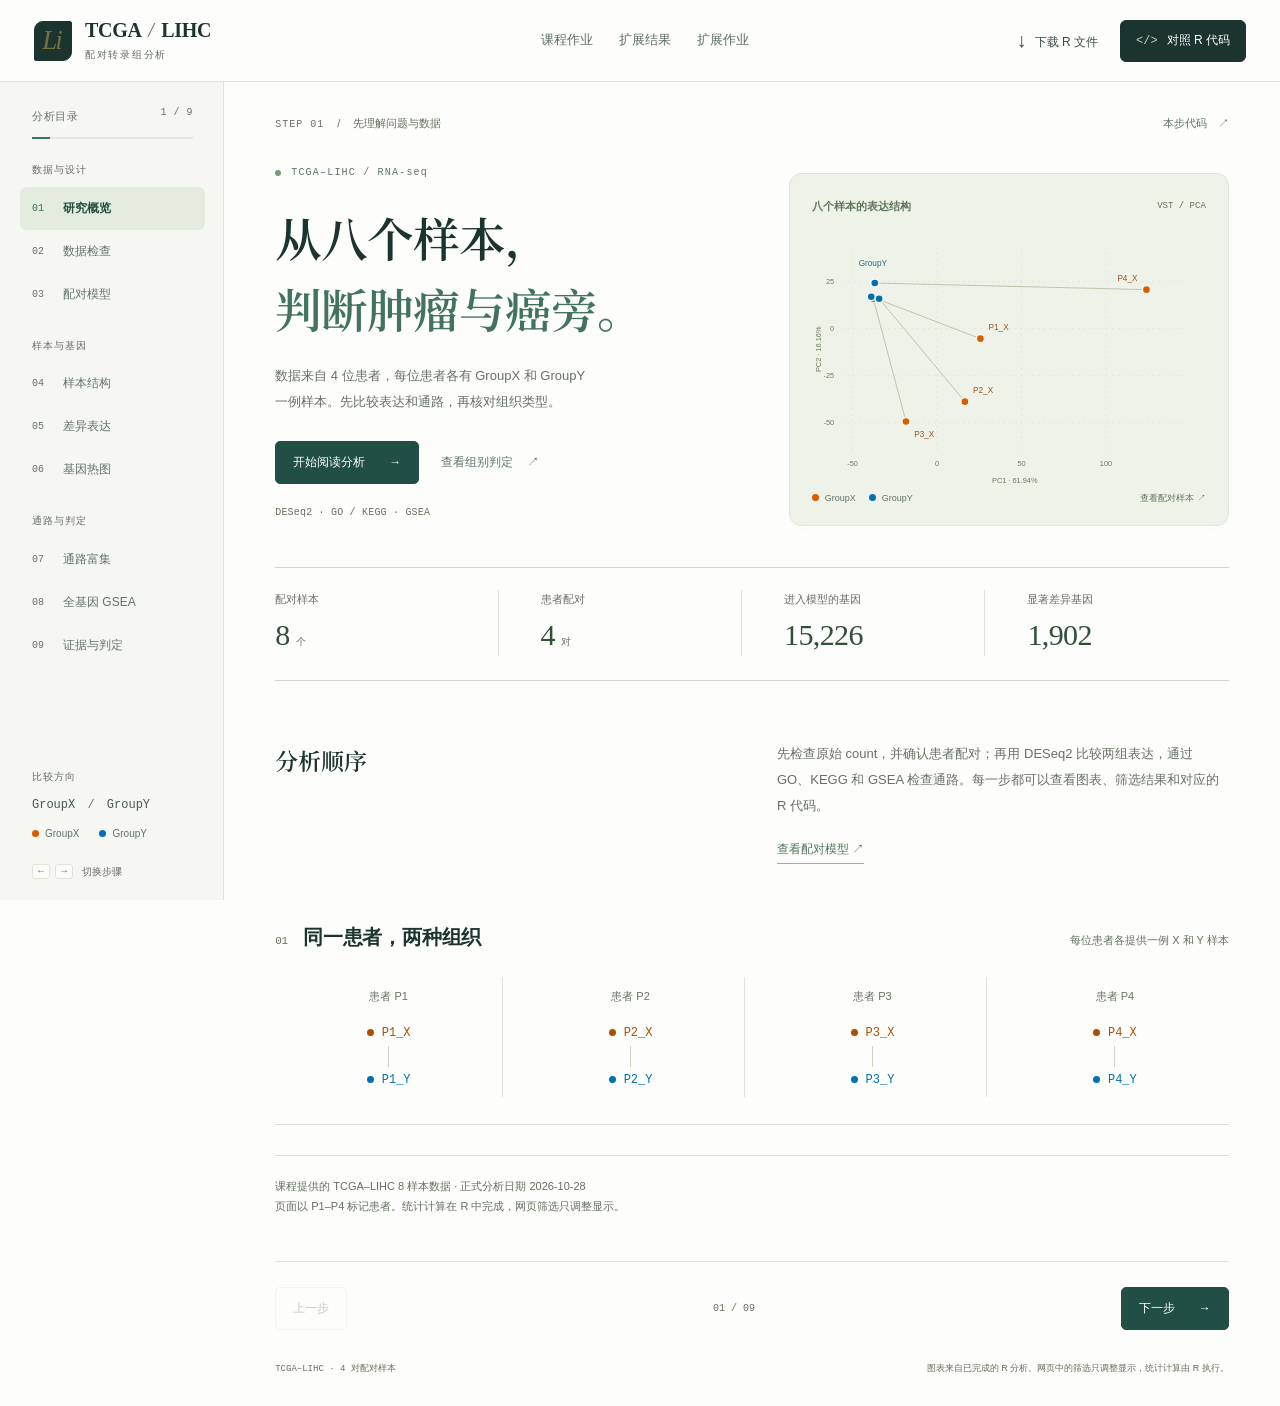
==== commit a0c36216: "Add course assignment reader and extended report" ====
--- a/tcga-lihc/index.html
+++ b/tcga-lihc/index.html
@@ -15,7 +15,7 @@
   <a class="skip" href="#main">跳到正文</a>
   <header class="masthead">
     <a class="brand" href="#overview" aria-label="TCGA LIHC 研究概览"><span class="brand-symbol" aria-hidden="true">Li</span><span class="brand-word"><strong>TCGA <i>/</i> LIHC</strong><small>配对转录组分析</small></span></a>
-    <nav class="header-nav" aria-label="快捷导航"><a href="#overview">研究概览</a><a href="#differential">探索结果</a><a href="#interpretation">分析结论</a></nav>
+    <nav class="header-nav" aria-label="快捷导航"><a href="course/">课程作业</a><a href="#differential">扩展结果</a><a href="course/extended.html">扩展作业</a></nav>
     <div class="header-actions"><a class="download-link" href="TCGA_LIHC_analysis.R" download><span aria-hidden="true">↓</span> 下载 R 文件</a><button class="code-toggle" id="code-toggle" aria-controls="code-panel" aria-expanded="false"><span class="code-symbol" aria-hidden="true">&lt;/&gt;</span> 对照 R 代码</button></div>
   </header>
   <div class="workspace codes-hidden" id="workspace">
